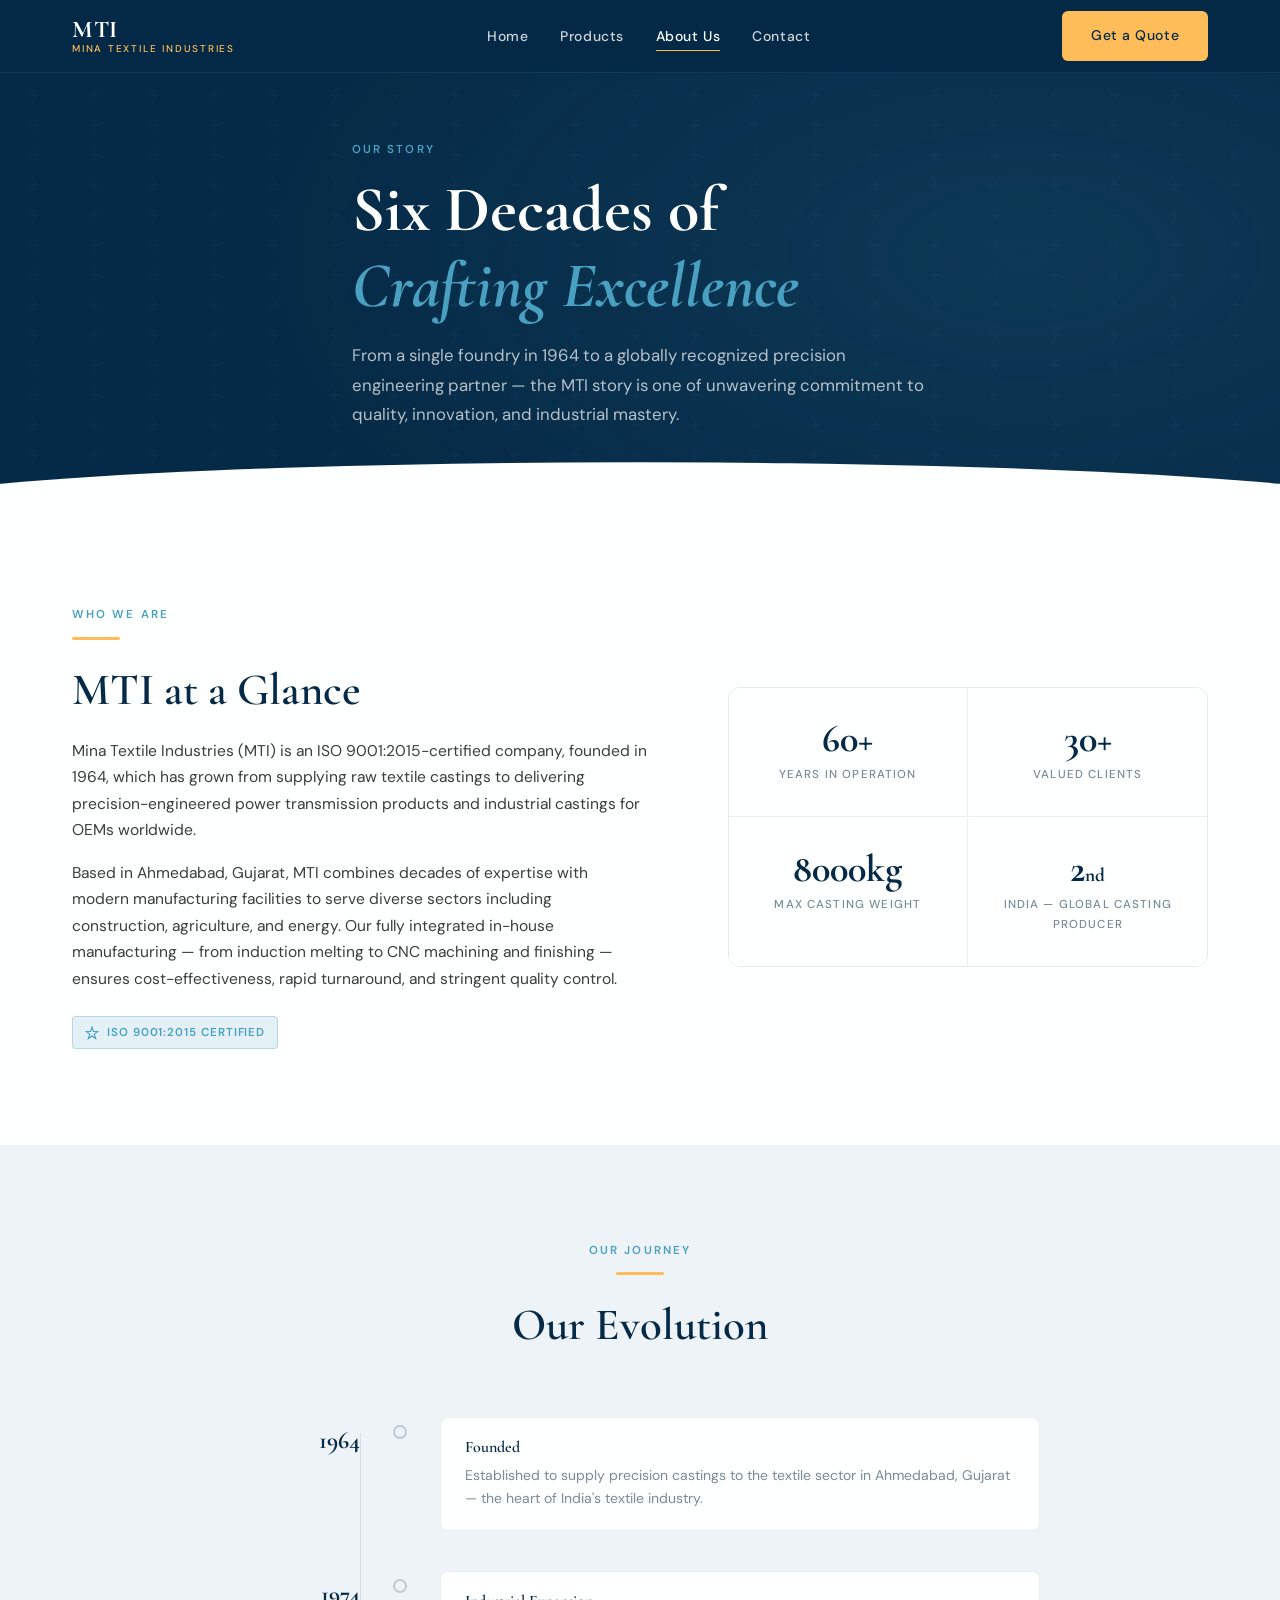
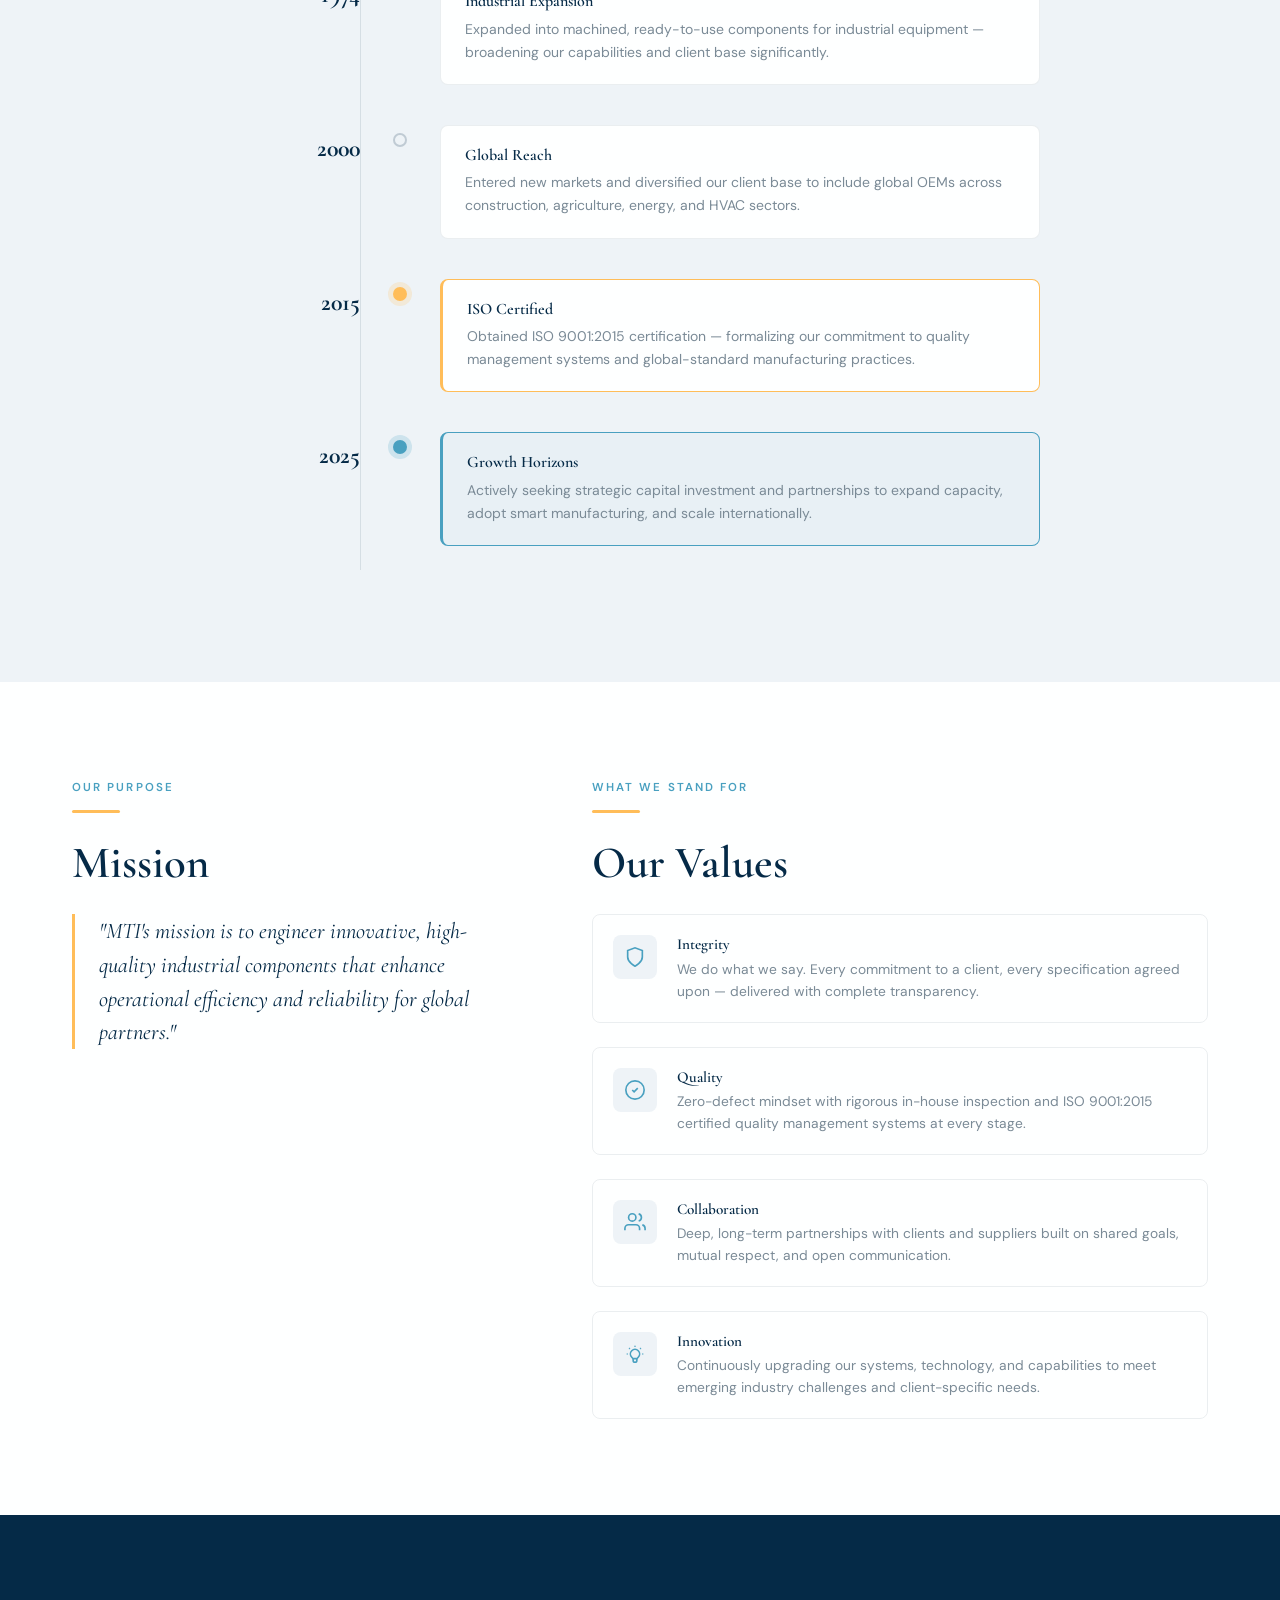
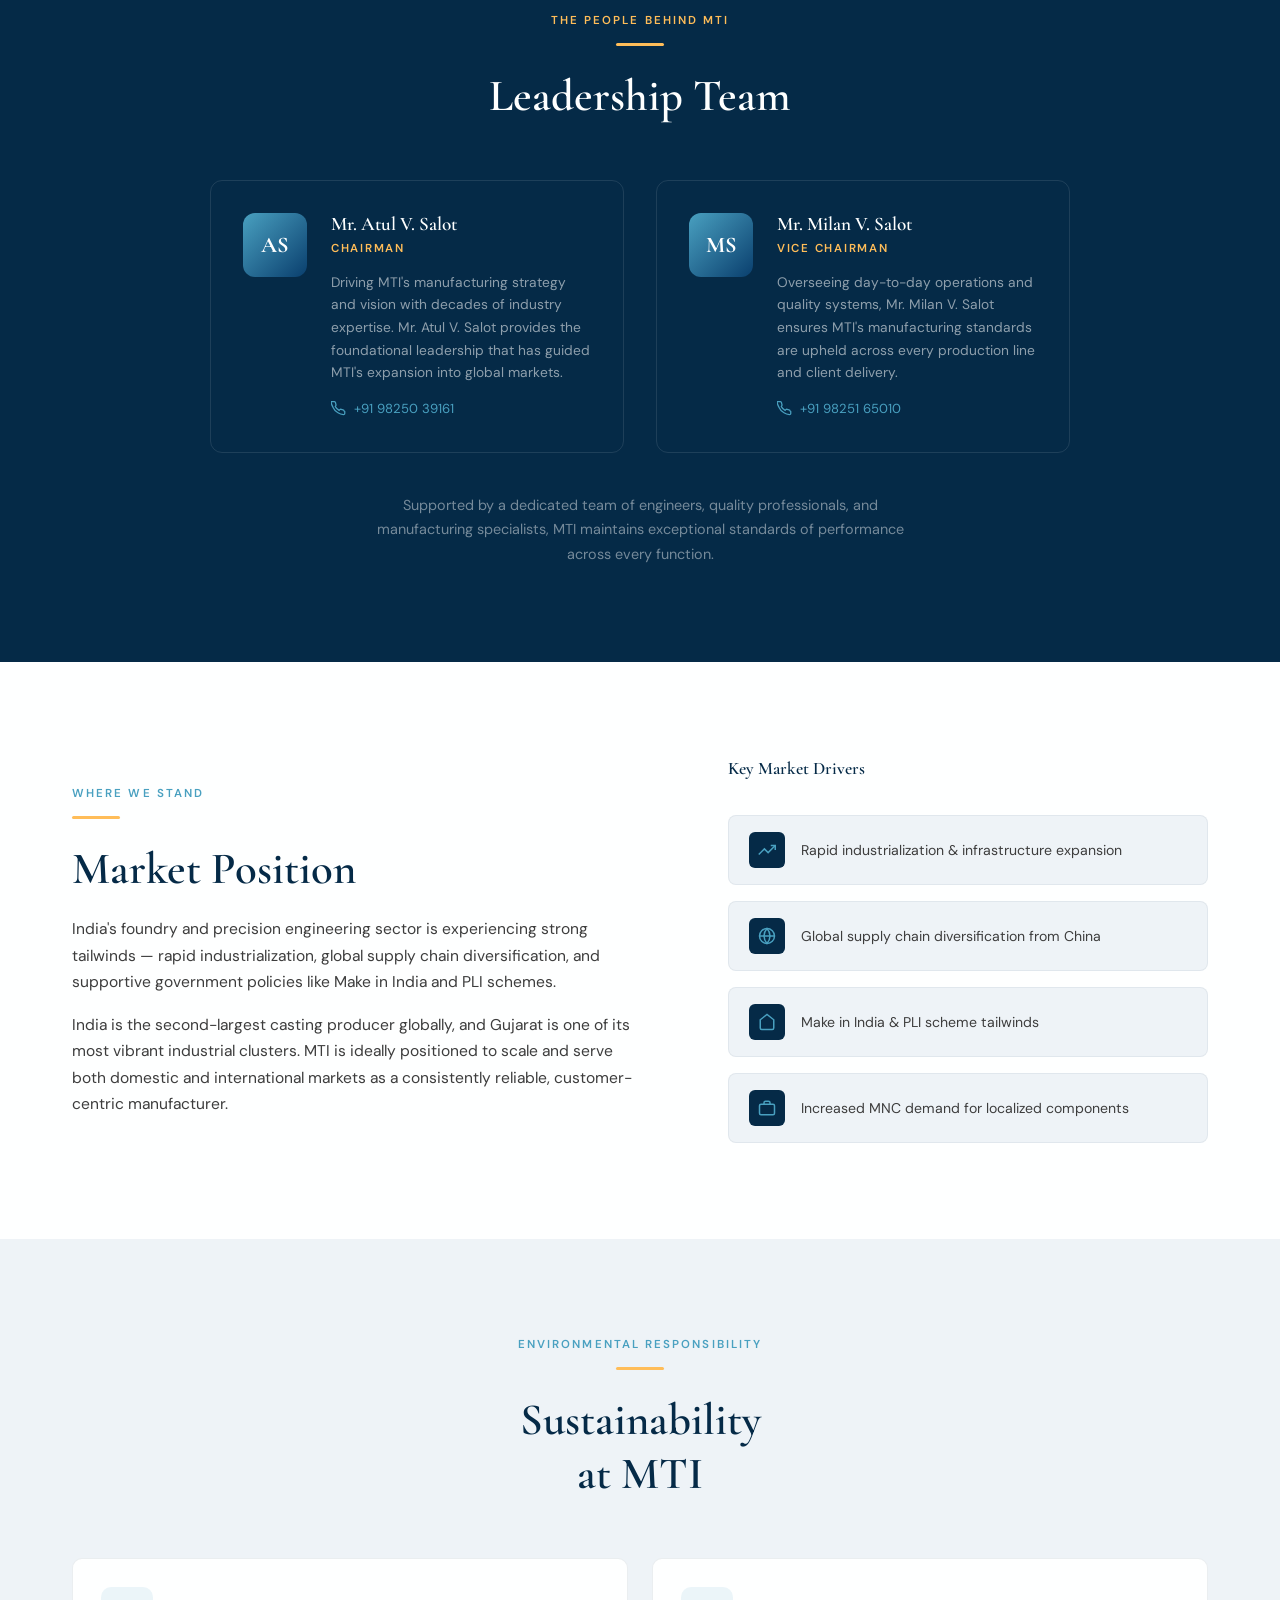
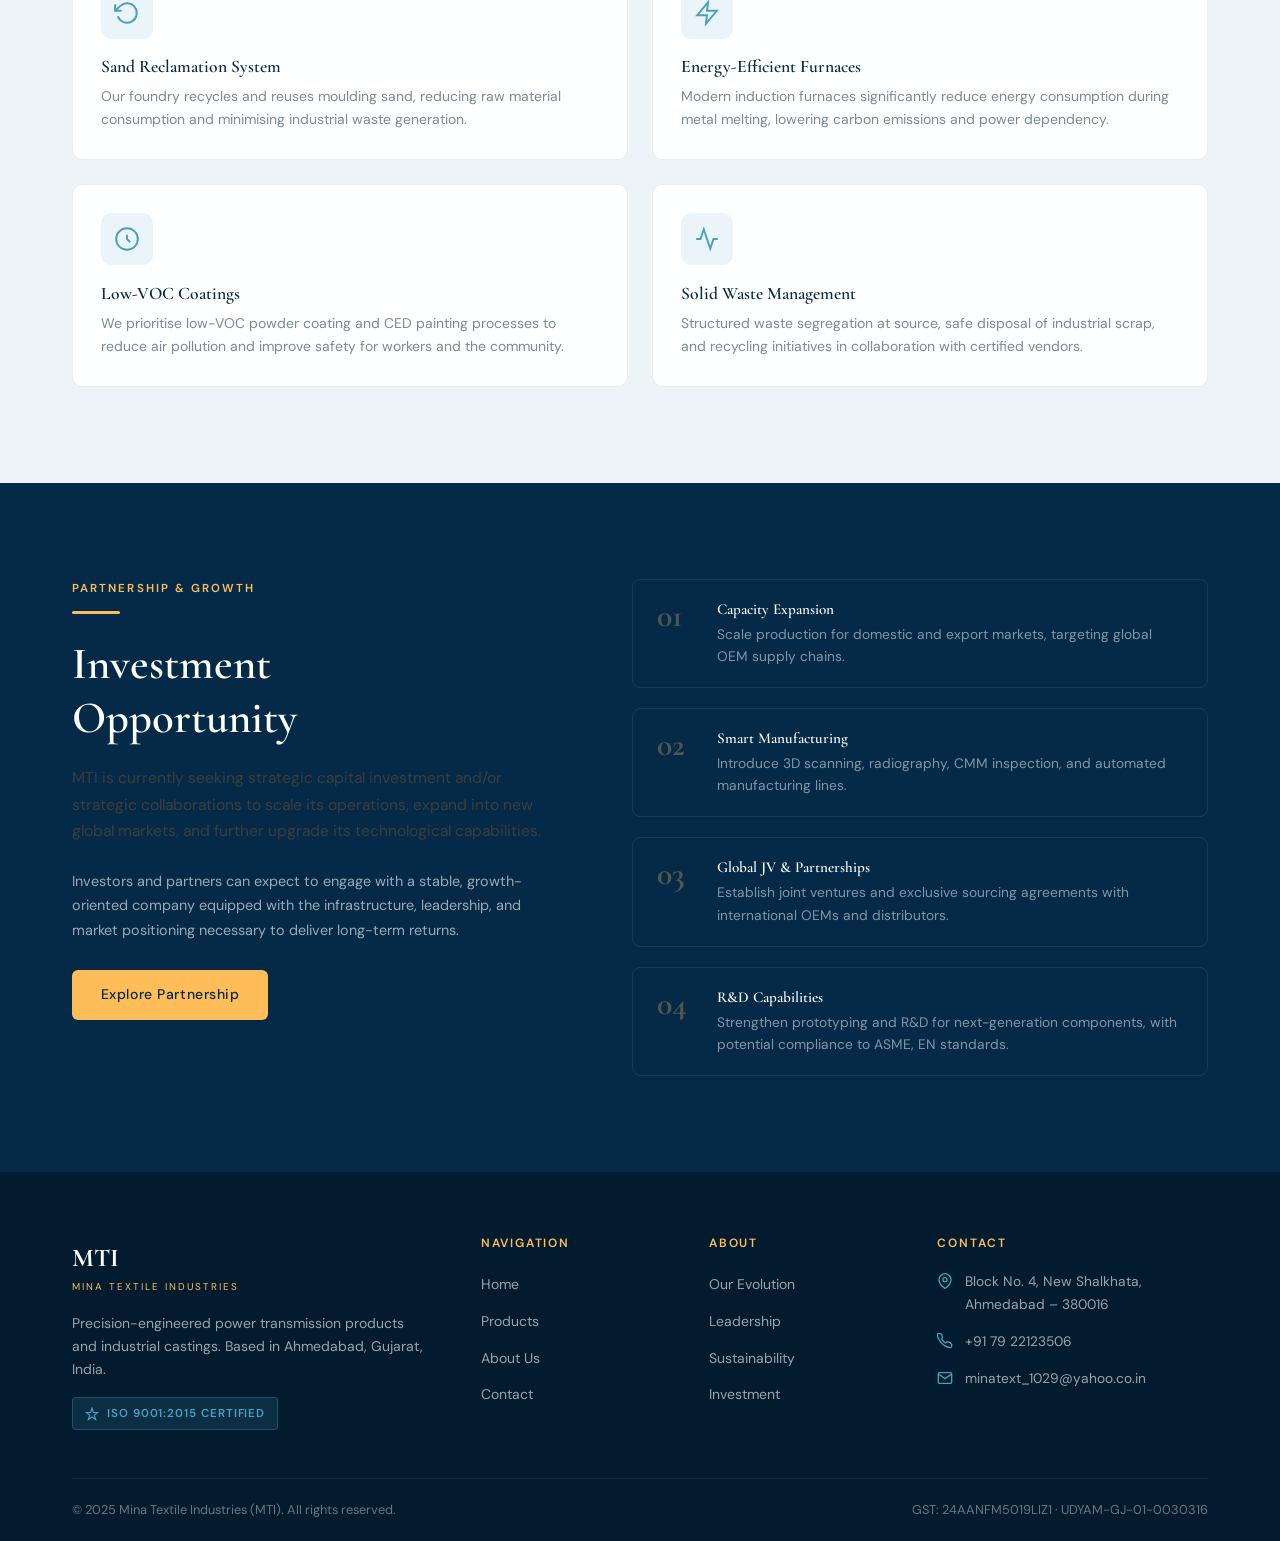
==== about.html @ 394dc953 "First draft with blue color scheme" ====
<!DOCTYPE html>
<html lang="en">
<head>
  <meta charset="UTF-8" />
  <meta name="viewport" content="width=device-width, initial-scale=1.0" />
  <title>About Us — MTI | Our Story, Values & Leadership</title>
  <meta name="description" content="Learn about Mina Textile Industries — our 60-year journey, leadership team, market position, sustainability practices, and investment opportunities." />
  <link rel="stylesheet" href="css/styles.css" />
  <link rel="stylesheet" href="css/about.css" />
</head>
<body>

  <!-- NAVBAR -->
  <nav class="navbar">
    <div class="navbar__inner">
      <a href="index.html" class="navbar__logo">
        <span class="logo-main">MTI</span>
        <span class="logo-sub">Mina Textile Industries</span>
      </a>
      <ul class="navbar__nav">
        <li><a href="index.html">Home</a></li>
        <li><a href="products.html">Products</a></li>
        <li><a href="about.html" class="active">About Us</a></li>
        <li><a href="contact.html">Contact</a></li>
      </ul>
      <div class="navbar__cta">
        <a href="contact.html" class="btn btn-primary">Get a Quote</a>
        <button class="hamburger" aria-label="Open menu" aria-expanded="false">
          <span></span><span></span><span></span>
        </button>
      </div>
    </div>
  </nav>

  <!-- PAGE HERO -->
  <section class="page-hero">
    <div class="page-hero__bg"></div>
    <div class="container page-hero__content">
      <span class="section-label">Our Story</span>
      <h1>Six Decades of<br /><em>Crafting Excellence</em></h1>
      <p>From a single foundry in 1964 to a globally recognized precision engineering partner — the MTI story is one of unwavering commitment to quality, innovation, and industrial mastery.</p>
    </div>
    <div class="page-hero__divider"></div>
  </section>

  <!-- ABOUT NARRATIVE -->
  <section class="section about-narrative">
    <div class="container about-narrative__grid">
      <div class="fade-up">
        <span class="section-label">Who We Are</span>
        <div class="amber-bar"></div>
        <h2>MTI at a Glance</h2>
        <p style="margin: 1.25rem 0 1rem;">
          Mina Textile Industries (MTI) is an ISO 9001:2015-certified company, founded in 1964,
          which has grown from supplying raw textile castings to delivering precision-engineered
          power transmission products and industrial castings for OEMs worldwide.
        </p>
        <p>
          Based in Ahmedabad, Gujarat, MTI combines decades of expertise with modern
          manufacturing facilities to serve diverse sectors including construction, agriculture,
          and energy. Our fully integrated in-house manufacturing — from induction melting to
          CNC machining and finishing — ensures cost-effectiveness, rapid turnaround, and
          stringent quality control.
        </p>
        <div class="iso-badge" style="margin-top:1.5rem;">
          <svg width="14" height="14" viewBox="0 0 24 24" fill="none" stroke="currentColor" stroke-width="2"><path d="M12 2l2.4 7.4H22l-6.2 4.5 2.4 7.4L12 17l-6.2 4.3 2.4-7.4L2 9.4h7.6z"/></svg>
          ISO 9001:2015 Certified
        </div>
      </div>
      <div class="about-stat-panel fade-up">
        <div class="asp-item">
          <span class="asp-num"><span data-target="60">0</span>+</span>
          <span class="asp-label">Years in Operation</span>
        </div>
        <div class="asp-item">
          <span class="asp-num"><span data-target="30">0</span>+</span>
          <span class="asp-label">Valued Clients</span>
        </div>
        <div class="asp-item">
          <span class="asp-num"><span data-target="8000">0</span>kg</span>
          <span class="asp-label">Max Casting Weight</span>
        </div>
        <div class="asp-item">
          <span class="asp-num">2<span style="font-size:1.2rem">nd</span></span>
          <span class="asp-label">India — Global Casting Producer</span>
        </div>
      </div>
    </div>
  </section>

  <!-- EVOLUTION TIMELINE -->
  <section class="section section--gray evolution">
    <div class="container">
      <div class="section-header fade-up" style="text-align:center;max-width:560px;margin:0 auto 4rem;">
        <span class="section-label">Our Journey</span>
        <div class="amber-bar" style="margin:0 auto 1.5rem;"></div>
        <h2>Our Evolution</h2>
      </div>
      <div class="timeline">
        <div class="tl-entry fade-up">
          <div class="tl-entry__year">1964</div>
          <div class="tl-entry__connector"><div class="tl-entry__dot"></div></div>
          <div class="tl-entry__card">
            <h4>Founded</h4>
            <p>Established to supply precision castings to the textile sector in Ahmedabad, Gujarat — the heart of India's textile industry.</p>
          </div>
        </div>
        <div class="tl-entry fade-up">
          <div class="tl-entry__year">1974</div>
          <div class="tl-entry__connector"><div class="tl-entry__dot"></div></div>
          <div class="tl-entry__card">
            <h4>Industrial Expansion</h4>
            <p>Expanded into machined, ready-to-use components for industrial equipment — broadening our capabilities and client base significantly.</p>
          </div>
        </div>
        <div class="tl-entry fade-up">
          <div class="tl-entry__year">2000</div>
          <div class="tl-entry__connector"><div class="tl-entry__dot"></div></div>
          <div class="tl-entry__card">
            <h4>Global Reach</h4>
            <p>Entered new markets and diversified our client base to include global OEMs across construction, agriculture, energy, and HVAC sectors.</p>
          </div>
        </div>
        <div class="tl-entry fade-up">
          <div class="tl-entry__year">2015</div>
          <div class="tl-entry__connector"><div class="tl-entry__dot active"></div></div>
          <div class="tl-entry__card highlight">
            <h4>ISO Certified</h4>
            <p>Obtained ISO 9001:2015 certification — formalizing our commitment to quality management systems and global-standard manufacturing practices.</p>
          </div>
        </div>
        <div class="tl-entry fade-up">
          <div class="tl-entry__year">2025</div>
          <div class="tl-entry__connector"><div class="tl-entry__dot future"></div></div>
          <div class="tl-entry__card future-card">
            <h4>Growth Horizons</h4>
            <p>Actively seeking strategic capital investment and partnerships to expand capacity, adopt smart manufacturing, and scale internationally.</p>
          </div>
        </div>
      </div>
    </div>
  </section>

  <!-- MISSION & VALUES -->
  <section class="section mission-values">
    <div class="container">
      <div class="mv-grid">
        <div class="mv-mission fade-up">
          <span class="section-label">Our Purpose</span>
          <div class="amber-bar"></div>
          <h2>Mission</h2>
          <blockquote>
            "MTI's mission is to engineer innovative, high-quality industrial components that
            enhance operational efficiency and reliability for global partners."
          </blockquote>
        </div>
        <div class="mv-values fade-up">
          <span class="section-label">What We Stand For</span>
          <div class="amber-bar"></div>
          <h2>Our Values</h2>
          <div class="values-list">
            <div class="value-item">
              <div class="value-item__icon">
                <svg width="22" height="22" viewBox="0 0 24 24" fill="none" stroke="currentColor" stroke-width="1.8"><path d="M12 22s8-4 8-10V5l-8-3-8 3v7c0 6 8 10 8 10z"/></svg>
              </div>
              <div>
                <h4>Integrity</h4>
                <p>We do what we say. Every commitment to a client, every specification agreed upon — delivered with complete transparency.</p>
              </div>
            </div>
            <div class="value-item">
              <div class="value-item__icon">
                <svg width="22" height="22" viewBox="0 0 24 24" fill="none" stroke="currentColor" stroke-width="1.8"><circle cx="12" cy="12" r="10"/><path d="M9 12l2 2 4-4"/></svg>
              </div>
              <div>
                <h4>Quality</h4>
                <p>Zero-defect mindset with rigorous in-house inspection and ISO 9001:2015 certified quality management systems at every stage.</p>
              </div>
            </div>
            <div class="value-item">
              <div class="value-item__icon">
                <svg width="22" height="22" viewBox="0 0 24 24" fill="none" stroke="currentColor" stroke-width="1.8"><path d="M17 21v-2a4 4 0 00-4-4H5a4 4 0 00-4 4v2"/><circle cx="9" cy="7" r="4"/><path d="M23 21v-2a4 4 0 00-3-3.87m-4-12a4 4 0 010 7.75"/></svg>
              </div>
              <div>
                <h4>Collaboration</h4>
                <p>Deep, long-term partnerships with clients and suppliers built on shared goals, mutual respect, and open communication.</p>
              </div>
            </div>
            <div class="value-item">
              <div class="value-item__icon">
                <svg width="22" height="22" viewBox="0 0 24 24" fill="none" stroke="currentColor" stroke-width="1.8"><path d="M9.663 17h4.673M12 3v1m6.364 1.636l-.707.707M21 12h-1M4 12H3m3.343-5.657l-.707-.707m2.828 9.9a5 5 0 117.072 0l-.548.547A3.374 3.374 0 0014 18.469V19a2 2 0 11-4 0v-.531c0-.895-.356-1.754-.988-2.386l-.548-.547z"/></svg>
              </div>
              <div>
                <h4>Innovation</h4>
                <p>Continuously upgrading our systems, technology, and capabilities to meet emerging industry challenges and client-specific needs.</p>
              </div>
            </div>
          </div>
        </div>
      </div>
    </div>
  </section>

  <!-- LEADERSHIP -->
  <section class="section section--dark leadership">
    <div class="container">
      <div class="section-header fade-up" style="text-align:center;max-width:560px;margin:0 auto 3.5rem;">
        <span class="section-label">The People Behind MTI</span>
        <div class="amber-bar" style="margin:0 auto 1.5rem;"></div>
        <h2>Leadership Team</h2>
      </div>
      <div class="leaders-grid">
        <div class="leader-card fade-up">
          <div class="leader-card__avatar">
            <span>AS</span>
          </div>
          <div class="leader-card__info">
            <h3>Mr. Atul V. Salot</h3>
            <span class="leader-card__title">Chairman</span>
            <p>Driving MTI's manufacturing strategy and vision with decades of industry expertise. Mr. Atul V. Salot provides the foundational leadership that has guided MTI's expansion into global markets.</p>
            <div class="leader-card__contact">
              <svg width="15" height="15" viewBox="0 0 24 24" fill="none" stroke="currentColor" stroke-width="2"><path d="M22 16.92v3a2 2 0 01-2.18 2 19.79 19.79 0 01-8.63-3.07A19.5 19.5 0 013.07 9.81 19.79 19.79 0 01.18 1.26a2 2 0 012-.27h3a2 2 0 012 1.72c.127.96.361 1.903.7 2.81a2 2 0 01-.45 2.11L6.91 8.91a16 16 0 006.09 6.09l1.21-1.21a2 2 0 012.11-.45c.907.339 1.85.573 2.81.7a2 2 0 011.72 2.02z"/></svg>
              +91 98250 39161
            </div>
          </div>
        </div>
        <div class="leader-card fade-up">
          <div class="leader-card__avatar">
            <span>MS</span>
          </div>
          <div class="leader-card__info">
            <h3>Mr. Milan V. Salot</h3>
            <span class="leader-card__title">Vice Chairman</span>
            <p>Overseeing day-to-day operations and quality systems, Mr. Milan V. Salot ensures MTI's manufacturing standards are upheld across every production line and client delivery.</p>
            <div class="leader-card__contact">
              <svg width="15" height="15" viewBox="0 0 24 24" fill="none" stroke="currentColor" stroke-width="2"><path d="M22 16.92v3a2 2 0 01-2.18 2 19.79 19.79 0 01-8.63-3.07A19.5 19.5 0 013.07 9.81 19.79 19.79 0 01.18 1.26a2 2 0 012-.27h3a2 2 0 012 1.72c.127.96.361 1.903.7 2.81a2 2 0 01-.45 2.11L6.91 8.91a16 16 0 006.09 6.09l1.21-1.21a2 2 0 012.11-.45c.907.339 1.85.573 2.81.7a2 2 0 011.72 2.02z"/></svg>
              +91 98251 65010
            </div>
          </div>
        </div>
      </div>
      <p class="leaders-note fade-up">
        Supported by a dedicated team of engineers, quality professionals, and manufacturing specialists,
        MTI maintains exceptional standards of performance across every function.
      </p>
    </div>
  </section>

  <!-- MARKET POSITION -->
  <section class="section market-pos">
    <div class="container">
      <div class="mp-grid">
        <div class="fade-up">
          <span class="section-label">Where We Stand</span>
          <div class="amber-bar"></div>
          <h2>Market Position</h2>
          <p style="margin:1.25rem 0 1rem;">
            India's foundry and precision engineering sector is experiencing strong tailwinds —
            rapid industrialization, global supply chain diversification, and supportive government
            policies like Make in India and PLI schemes.
          </p>
          <p>
            India is the second-largest casting producer globally, and Gujarat is one of its most
            vibrant industrial clusters. MTI is ideally positioned to scale and serve both domestic
            and international markets as a consistently reliable, customer-centric manufacturer.
          </p>
        </div>
        <div class="mp-drivers fade-up">
          <h4 style="margin-bottom:1.25rem;">Key Market Drivers</h4>
          <div class="driver-item">
            <div class="driver-icon">
              <svg width="18" height="18" viewBox="0 0 24 24" fill="none" stroke="currentColor" stroke-width="2"><polyline points="23 6 13.5 15.5 8.5 10.5 1 18"/><polyline points="17 6 23 6 23 12"/></svg>
            </div>
            <span>Rapid industrialization & infrastructure expansion</span>
          </div>
          <div class="driver-item">
            <div class="driver-icon">
              <svg width="18" height="18" viewBox="0 0 24 24" fill="none" stroke="currentColor" stroke-width="2"><circle cx="12" cy="12" r="10"/><line x1="2" y1="12" x2="22" y2="12"/><path d="M12 2a15.3 15.3 0 014 10 15.3 15.3 0 01-4 10 15.3 15.3 0 01-4-10 15.3 15.3 0 014-10z"/></svg>
            </div>
            <span>Global supply chain diversification from China</span>
          </div>
          <div class="driver-item">
            <div class="driver-icon">
              <svg width="18" height="18" viewBox="0 0 24 24" fill="none" stroke="currentColor" stroke-width="2"><path d="M3 9l9-7 9 7v11a2 2 0 01-2 2H5a2 2 0 01-2-2z"/></svg>
            </div>
            <span>Make in India & PLI scheme tailwinds</span>
          </div>
          <div class="driver-item">
            <div class="driver-icon">
              <svg width="18" height="18" viewBox="0 0 24 24" fill="none" stroke="currentColor" stroke-width="2"><rect x="2" y="7" width="20" height="14" rx="2"/><path d="M16 7V5a2 2 0 00-2-2h-4a2 2 0 00-2 2v2"/></svg>
            </div>
            <span>Increased MNC demand for localized components</span>
          </div>
        </div>
      </div>
    </div>
  </section>

  <!-- SUSTAINABILITY -->
  <section class="section section--gray sustainability">
    <div class="container">
      <div class="section-header fade-up" style="text-align:center;max-width:580px;margin:0 auto 3.5rem;">
        <span class="section-label">Environmental Responsibility</span>
        <div class="amber-bar" style="margin:0 auto 1.5rem;"></div>
        <h2>Sustainability<br />at MTI</h2>
      </div>
      <div class="sus-grid">
        <div class="sus-card fade-up">
          <div class="sus-card__icon">
            <svg width="26" height="26" viewBox="0 0 24 24" fill="none" stroke="currentColor" stroke-width="1.8"><polyline points="1 4 1 10 7 10"/><path d="M3.51 15a9 9 0 102.13-9.36L1 10"/></svg>
          </div>
          <h4>Sand Reclamation System</h4>
          <p>Our foundry recycles and reuses moulding sand, reducing raw material consumption and minimising industrial waste generation.</p>
        </div>
        <div class="sus-card fade-up">
          <div class="sus-card__icon">
            <svg width="26" height="26" viewBox="0 0 24 24" fill="none" stroke="currentColor" stroke-width="1.8"><path d="M13 2L3 14h9l-1 8 10-12h-9l1-8z"/></svg>
          </div>
          <h4>Energy-Efficient Furnaces</h4>
          <p>Modern induction furnaces significantly reduce energy consumption during metal melting, lowering carbon emissions and power dependency.</p>
        </div>
        <div class="sus-card fade-up">
          <div class="sus-card__icon">
            <svg width="26" height="26" viewBox="0 0 24 24" fill="none" stroke="currentColor" stroke-width="1.8"><path d="M12 22c5.523 0 10-4.477 10-10S17.523 2 12 2 2 6.477 2 12s4.477 10 10 10z"/><path d="M12 8v4l3 3"/></svg>
          </div>
          <h4>Low-VOC Coatings</h4>
          <p>We prioritise low-VOC powder coating and CED painting processes to reduce air pollution and improve safety for workers and the community.</p>
        </div>
        <div class="sus-card fade-up">
          <div class="sus-card__icon">
            <svg width="26" height="26" viewBox="0 0 24 24" fill="none" stroke="currentColor" stroke-width="1.8"><polyline points="22 12 18 12 15 21 9 3 6 12 2 12"/></svg>
          </div>
          <h4>Solid Waste Management</h4>
          <p>Structured waste segregation at source, safe disposal of industrial scrap, and recycling initiatives in collaboration with certified vendors.</p>
        </div>
      </div>
    </div>
  </section>

  <!-- INVESTMENT OPPORTUNITY -->
  <section class="section invest section--dark">
    <div class="container">
      <div class="invest-grid">
        <div class="fade-up">
          <span class="section-label">Partnership & Growth</span>
          <div class="amber-bar"></div>
          <h2>Investment<br />Opportunity</h2>
          <p style="margin:1.25rem 0 1.5rem;">
            MTI is currently seeking strategic capital investment and/or strategic collaborations
            to scale its operations, expand into new global markets, and further upgrade its
            technological capabilities.
          </p>
          <p style="margin-bottom:1.75rem;color:rgba(255,255,255,.6);font-size:.9rem;">
            Investors and partners can expect to engage with a stable, growth-oriented company
            equipped with the infrastructure, leadership, and market positioning necessary to
            deliver long-term returns.
          </p>
          <a href="contact.html" class="btn btn-primary">Explore Partnership</a>
        </div>
        <div class="invest-goals fade-up">
          <div class="ig-item">
            <div class="ig-num">01</div>
            <div>
              <h4>Capacity Expansion</h4>
              <p>Scale production for domestic and export markets, targeting global OEM supply chains.</p>
            </div>
          </div>
          <div class="ig-item">
            <div class="ig-num">02</div>
            <div>
              <h4>Smart Manufacturing</h4>
              <p>Introduce 3D scanning, radiography, CMM inspection, and automated manufacturing lines.</p>
            </div>
          </div>
          <div class="ig-item">
            <div class="ig-num">03</div>
            <div>
              <h4>Global JV & Partnerships</h4>
              <p>Establish joint ventures and exclusive sourcing agreements with international OEMs and distributors.</p>
            </div>
          </div>
          <div class="ig-item">
            <div class="ig-num">04</div>
            <div>
              <h4>R&D Capabilities</h4>
              <p>Strengthen prototyping and R&D for next-generation components, with potential compliance to ASME, EN standards.</p>
            </div>
          </div>
        </div>
      </div>
    </div>
  </section>

  <!-- FOOTER -->
  <footer class="footer">
    <div class="container">
      <div class="footer__grid">
        <div class="footer__brand">
          <span class="logo-main">MTI</span>
          <span class="logo-sub">Mina Textile Industries</span>
          <p>Precision-engineered power transmission products and industrial castings. Based in Ahmedabad, Gujarat, India.</p>
          <div class="iso-badge">
            <svg width="14" height="14" viewBox="0 0 24 24" fill="none" stroke="currentColor" stroke-width="2"><path d="M12 2l2.4 7.4H22l-6.2 4.5 2.4 7.4L12 17l-6.2 4.3 2.4-7.4L2 9.4h7.6z"/></svg>
            ISO 9001:2015 Certified
          </div>
        </div>
        <div class="footer__col">
          <h5>Navigation</h5>
          <ul>
            <li><a href="index.html">Home</a></li>
            <li><a href="products.html">Products</a></li>
            <li><a href="about.html">About Us</a></li>
            <li><a href="contact.html">Contact</a></li>
          </ul>
        </div>
        <div class="footer__col">
          <h5>About</h5>
          <ul>
            <li><a href="about.html#evolution">Our Evolution</a></li>
            <li><a href="about.html#leadership">Leadership</a></li>
            <li><a href="about.html#sustainability">Sustainability</a></li>
            <li><a href="about.html#invest">Investment</a></li>
          </ul>
        </div>
        <div class="footer__col">
          <h5>Contact</h5>
          <div class="footer__contact-item">
            <svg width="16" height="16" viewBox="0 0 24 24" fill="none" stroke="currentColor" stroke-width="2"><path d="M21 10c0 7-9 13-9 13s-9-6-9-13a9 9 0 0118 0z"/><circle cx="12" cy="10" r="3"/></svg>
            <span>Block No. 4, New Shalkhata, Ahmedabad – 380016</span>
          </div>
          <div class="footer__contact-item">
            <svg width="16" height="16" viewBox="0 0 24 24" fill="none" stroke="currentColor" stroke-width="2"><path d="M22 16.92v3a2 2 0 01-2.18 2 19.79 19.79 0 01-8.63-3.07A19.5 19.5 0 013.07 9.81 19.79 19.79 0 01.18 1.26a2 2 0 012-.27h3a2 2 0 012 1.72c.127.96.361 1.903.7 2.81a2 2 0 01-.45 2.11L6.91 8.91a16 16 0 006.09 6.09l1.21-1.21a2 2 0 012.11-.45c.907.339 1.85.573 2.81.7a2 2 0 011.72 2.02z"/></svg>
            <span>+91 79 22123506</span>
          </div>
          <div class="footer__contact-item">
            <svg width="16" height="16" viewBox="0 0 24 24" fill="none" stroke="currentColor" stroke-width="2"><path d="M4 4h16c1.1 0 2 .9 2 2v12c0 1.1-.9 2-2 2H4c-1.1 0-2-.9-2-2V6c0-1.1.9-2 2-2z"/><polyline points="22,6 12,13 2,6"/></svg>
            <span>minatext_1029@yahoo.co.in</span>
          </div>
        </div>
      </div>
      <div class="footer__bottom">
        <span>© 2025 Mina Textile Industries (MTI). All rights reserved.</span>
        <span>GST: 24AANFM5019LIZ1 · UDYAM-GJ-01-0030316</span>
      </div>
    </div>
  </footer>

  <script src="js/main.js"></script>
</body>
</html>
---- css/styles.css ----
/* ===========================
   MTI — Global Styles
   =========================== */
@import url('https://fonts.googleapis.com/css2?family=Cormorant+Garamond:ital,wght@0,400;0,500;0,600;0,700;1,400;1,600&family=DM+Sans:wght@300;400;500;600&display=swap');

:root {
  --navy:     #052A47;
  --navy-mid: #0A3F6E;
  --steel:    #49A0C0;
  --amber:    #FFBD59;
  --white:    #FEFFFF;
  --gray-dk:  #3D3D3D;
  --gray-md:  #7A8A96;
  --gray-lt:  #EEF3F7;
  --shadow:   0 4px 24px rgba(5,42,71,.12);
  --shadow-lg:0 12px 48px rgba(5,42,71,.18);
  --radius:   6px;
  --transition: .28s cubic-bezier(.4,0,.2,1);
}

*,*::before,*::after { box-sizing: border-box; margin: 0; padding: 0; }

html { scroll-behavior: smooth; font-size: 16px; }

body {
  font-family: 'DM Sans', sans-serif;
  color: var(--gray-dk);
  background: var(--white);
  line-height: 1.7;
  -webkit-font-smoothing: antialiased;
}

/* ——— TYPOGRAPHY ——— */
h1,h2,h3,h4,h5 {
  font-family: 'Cormorant Garamond', serif;
  color: var(--navy);
  line-height: 1.2;
}

h1 { font-size: clamp(2.4rem, 5vw, 4rem); font-weight: 700; }
h2 { font-size: clamp(1.8rem, 3.5vw, 2.8rem); font-weight: 600; }
h3 { font-size: clamp(1.2rem, 2.5vw, 1.6rem); font-weight: 600; }
h4 { font-size: 1.1rem; font-weight: 600; }

p { font-size: .975rem; color: var(--gray-dk); }

a { text-decoration: none; color: inherit; }

img { max-width: 100%; display: block; }

.container { max-width: 1200px; margin: 0 auto; padding: 0 2rem; }

/* ——— UTILITY ——— */
.section { padding: 96px 0; }
.section--dark { background: var(--navy); color: var(--white); }
.section--dark h2, .section--dark h3 { color: var(--white); }
.section--gray { background: var(--gray-lt); }

.section-label {
  font-family: 'DM Sans', sans-serif;
  font-size: .72rem;
  font-weight: 600;
  letter-spacing: .18em;
  text-transform: uppercase;
  color: var(--steel);
  margin-bottom: .75rem;
  display: block;
}
.section--dark .section-label { color: var(--amber); }

.amber-bar {
  width: 48px; height: 3px;
  background: var(--amber);
  margin-bottom: 1.5rem;
  border-radius: 2px;
}

.btn {
  display: inline-flex;
  align-items: center;
  gap: .5rem;
  padding: .8rem 1.8rem;
  border-radius: var(--radius);
  font-family: 'DM Sans', sans-serif;
  font-size: .875rem;
  font-weight: 500;
  cursor: pointer;
  border: none;
  transition: var(--transition);
  letter-spacing: .04em;
}

.btn-primary {
  background: var(--amber);
  color: var(--navy);
}
.btn-primary:hover { background: #f5ad3e; transform: translateY(-2px); box-shadow: 0 6px 20px rgba(255,189,89,.35); }

.btn-outline {
  border: 1.5px solid var(--white);
  color: var(--white);
  background: transparent;
}
.btn-outline:hover { background: rgba(255,255,255,.1); transform: translateY(-2px); }

.btn-navy {
  background: var(--navy);
  color: var(--white);
}
.btn-navy:hover { background: var(--navy-mid); transform: translateY(-2px); box-shadow: var(--shadow); }

/* ——— NAVBAR ——— */
.navbar {
  position: fixed; top: 0; left: 0; right: 0; z-index: 1000;
  background: rgba(5,42,71,.97);
  backdrop-filter: blur(12px);
  -webkit-backdrop-filter: blur(12px);
  border-bottom: 1px solid rgba(73,160,192,.15);
  transition: var(--transition);
}

.navbar__inner {
  display: flex;
  align-items: center;
  justify-content: space-between;
  height: 72px;
  max-width: 1200px;
  margin: 0 auto;
  padding: 0 2rem;
}

.navbar__logo {
  display: flex; flex-direction: column;
  line-height: 1.1;
}
.navbar__logo .logo-main {
  font-family: 'Cormorant Garamond', serif;
  font-size: 1.5rem;
  font-weight: 700;
  color: var(--white);
  letter-spacing: .03em;
}
.navbar__logo .logo-sub {
  font-size: .62rem;
  font-weight: 500;
  letter-spacing: .18em;
  text-transform: uppercase;
  color: var(--amber);
}

.navbar__nav {
  display: flex;
  gap: 2rem;
  list-style: none;
}

.navbar__nav a {
  font-size: .875rem;
  font-weight: 500;
  color: rgba(255,255,255,.8);
  letter-spacing: .04em;
  padding: .25rem 0;
  position: relative;
  transition: var(--transition);
}
.navbar__nav a::after {
  content: '';
  position: absolute; bottom: -2px; left: 0; right: 0;
  height: 1.5px;
  background: var(--amber);
  transform: scaleX(0);
  transform-origin: left;
  transition: transform var(--transition);
}
.navbar__nav a:hover,
.navbar__nav a.active { color: var(--white); }
.navbar__nav a:hover::after,
.navbar__nav a.active::after { transform: scaleX(1); }

.navbar__cta { display: flex; align-items: center; gap: 1rem; }

.hamburger {
  display: none;
  flex-direction: column; gap: 5px;
  background: none; border: none; cursor: pointer; padding: .25rem;
}
.hamburger span {
  display: block; width: 24px; height: 2px;
  background: var(--white);
  border-radius: 2px;
  transition: var(--transition);
}

/* ——— FOOTER ——— */
.footer {
  background: #021B2E;
  color: rgba(255,255,255,.7);
  padding: 64px 0 0;
}

.footer__grid {
  display: grid;
  grid-template-columns: 2fr 1fr 1fr 1.5fr;
  gap: 3rem;
  padding-bottom: 48px;
  border-bottom: 1px solid rgba(255,255,255,.08);
}

.footer__brand .logo-main {
  font-family: 'Cormorant Garamond', serif;
  font-size: 1.6rem; font-weight: 700;
  color: var(--white);
}
.footer__brand .logo-sub {
  font-size: .62rem; letter-spacing: .2em;
  text-transform: uppercase; color: var(--amber);
  margin-bottom: 1rem; display: block;
}
.footer__brand p { font-size: .875rem; line-height: 1.65; color: rgba(255,255,255,.6); }

.footer__col h5 {
  font-family: 'DM Sans', sans-serif;
  font-size: .75rem; font-weight: 600;
  letter-spacing: .15em; text-transform: uppercase;
  color: var(--amber); margin-bottom: 1.25rem;
}

.footer__col ul { list-style: none; }
.footer__col ul li { margin-bottom: .6rem; }
.footer__col ul a {
  font-size: .875rem; color: rgba(255,255,255,.6);
  transition: var(--transition);
}
.footer__col ul a:hover { color: var(--white); padding-left: 4px; }

.footer__contact-item {
  display: flex; gap: .75rem;
  margin-bottom: .85rem;
  font-size: .86rem; color: rgba(255,255,255,.6);
}
.footer__contact-item svg { flex-shrink: 0; margin-top: 3px; color: var(--steel); }

.footer__bottom {
  display: flex; justify-content: space-between; align-items: center;
  padding: 1.25rem 0;
  font-size: .8rem; color: rgba(255,255,255,.4);
  flex-wrap: wrap; gap: .5rem;
}

.iso-badge {
  display: inline-flex; align-items: center; gap: .5rem;
  background: rgba(73,160,192,.15);
  border: 1px solid rgba(73,160,192,.3);
  border-radius: 4px;
  padding: .35rem .75rem;
  font-size: .72rem; font-weight: 600;
  letter-spacing: .08em; color: var(--steel);
  text-transform: uppercase;
  margin-top: 1rem;
}

/* ——— FADE-IN ANIMATION ——— */
.fade-up {
  opacity: 0;
  transform: translateY(28px);
  transition: opacity .65s cubic-bezier(.25,.46,.45,.94),
              transform .65s cubic-bezier(.25,.46,.45,.94);
}
.fade-up.visible { opacity: 1; transform: none; }
.fade-up:nth-child(2) { transition-delay: .1s; }
.fade-up:nth-child(3) { transition-delay: .2s; }
.fade-up:nth-child(4) { transition-delay: .3s; }
.fade-up:nth-child(5) { transition-delay: .4s; }
.fade-up:nth-child(6) { transition-delay: .5s; }

/* ——— RESPONSIVE ——— */
@media (max-width: 1024px) {
  .footer__grid { grid-template-columns: 1fr 1fr; }
}
@media (max-width: 768px) {
  .section { padding: 64px 0; }
  .navbar__nav, .navbar__cta .btn { display: none; }
  .hamburger { display: flex; }
  .footer__grid { grid-template-columns: 1fr; }
  .footer__bottom { flex-direction: column; text-align: center; }
}
---- css/about.css ----
/* ===========================
   MTI — About Page Styles
   =========================== */

/* PAGE HERO (reused from products) */
.page-hero {
  background: var(--navy);
  padding: 140px 0 80px;
  position: relative; overflow: hidden;
}
.page-hero__bg {
  position: absolute; inset: 0;
  background:
    radial-gradient(ellipse 60% 80% at 80% 50%, rgba(73,160,192,.12), transparent),
    url("data:image/svg+xml,%3Csvg width='60' height='60' viewBox='0 0 60 60' xmlns='http://www.w3.org/2000/svg'%3E%3Cg fill='%2349A0C0' fill-opacity='0.04'%3E%3Cpath d='M36 34v-4h-2v4h-4v2h4v4h2v-4h4v-2h-4zm0-30V0h-2v4h-4v2h4v4h2V6h4V4h-4z'/%3E%3C/g%3E%3C/svg%3E");
}
.page-hero__content {
  position: relative; z-index: 1; max-width: 640px;
}
.page-hero__content h1 { color: var(--white); }
.page-hero__content h1 em { font-style: italic; color: var(--steel); }
.page-hero__content p {
  color: rgba(255,255,255,.7); margin-top: 1rem;
  font-size: 1.05rem; line-height: 1.75;
}
.page-hero__divider {
  position: absolute; bottom: -1px; left: 0; right: 0; height: 48px;
  background: var(--white);
  clip-path: ellipse(60% 100% at 50% 100%);
}

/* ABOUT NARRATIVE */
.about-narrative__grid {
  display: grid; grid-template-columns: 1.2fr 1fr; gap: 5rem; align-items: center;
}

.about-stat-panel {
  display: grid; grid-template-columns: 1fr 1fr; gap: 1px;
  border: 1px solid rgba(5,42,71,.1); border-radius: 12px; overflow: hidden;
}
.asp-item {
  background: var(--white);
  padding: 2rem 1.5rem;
  border-right: 1px solid rgba(5,42,71,.08);
  border-bottom: 1px solid rgba(5,42,71,.08);
  text-align: center;
}
.asp-item:nth-child(2n) { border-right: none; }
.asp-item:nth-child(n+3) { border-bottom: none; }

.asp-num {
  display: block;
  font-family: 'Cormorant Garamond', serif;
  font-size: 2.4rem; font-weight: 700;
  color: var(--navy); line-height: 1;
  margin-bottom: .4rem;
}
.asp-label {
  display: block;
  font-size: .72rem; font-weight: 500;
  letter-spacing: .1em; text-transform: uppercase;
  color: var(--gray-md);
}

/* TIMELINE */
.timeline {
  display: flex; flex-direction: column; gap: 0;
  position: relative; max-width: 800px; margin: 0 auto;
}
.timeline::before {
  content: '';
  position: absolute; left: 120px; top: 16px; bottom: 16px; width: 1px;
  background: rgba(5,42,71,.1);
}

.tl-entry {
  display: grid;
  grid-template-columns: 120px 32px 1fr;
  gap: 0 1.5rem;
  align-items: flex-start;
  padding-bottom: 2.5rem;
}

.tl-entry__year {
  font-family: 'Cormorant Garamond', serif;
  font-size: 1.5rem; font-weight: 700;
  color: var(--navy);
  text-align: right;
  padding-top: 4px;
}

.tl-entry__connector {
  display: flex; flex-direction: column; align-items: center;
  padding-top: 8px;
}

.tl-entry__dot {
  width: 14px; height: 14px; border-radius: 50%;
  background: var(--gray-lt);
  border: 2px solid rgba(5,42,71,.2);
  flex-shrink: 0;
}
.tl-entry__dot.active {
  background: var(--amber); border-color: var(--amber);
  box-shadow: 0 0 0 5px rgba(255,189,89,.2);
}
.tl-entry__dot.future {
  background: var(--steel); border-color: var(--steel);
  box-shadow: 0 0 0 5px rgba(73,160,192,.2);
}

.tl-entry__card {
  background: var(--white);
  border: 1px solid rgba(5,42,71,.08);
  border-radius: 8px;
  padding: 1.25rem 1.5rem;
  transition: var(--transition);
}
.tl-entry__card:hover {
  box-shadow: var(--shadow);
  border-color: rgba(73,160,192,.2);
}
.tl-entry__card.highlight {
  border-color: var(--amber);
  border-left: 3px solid var(--amber);
}
.tl-entry__card.future-card {
  border-color: var(--steel);
  border-left: 3px solid var(--steel);
  background: rgba(73,160,192,.04);
}
.tl-entry__card h4 { margin-bottom: .4rem; font-size: 1rem; }
.tl-entry__card p { font-size: .875rem; line-height: 1.65; color: var(--gray-md); }

/* MISSION & VALUES */
.mv-grid {
  display: grid; grid-template-columns: 1fr 1.4fr; gap: 5rem;
}

.mv-mission blockquote {
  font-family: 'Cormorant Garamond', serif;
  font-size: 1.4rem; font-style: italic;
  color: var(--navy); line-height: 1.5;
  border-left: 3px solid var(--amber);
  padding-left: 1.5rem;
  margin-top: 1.5rem;
}

.values-list { display: flex; flex-direction: column; gap: 1.5rem; margin-top: 1.5rem; }

.value-item {
  display: flex; gap: 1.25rem;
  padding: 1.25rem;
  border: 1px solid rgba(5,42,71,.08);
  border-radius: 8px;
  transition: var(--transition);
}
.value-item:hover { box-shadow: var(--shadow); border-color: rgba(73,160,192,.2); }

.value-item__icon {
  width: 44px; height: 44px; flex-shrink: 0;
  background: var(--gray-lt); border-radius: 8px;
  display: flex; align-items: center; justify-content: center;
  color: var(--steel); transition: var(--transition);
}
.value-item:hover .value-item__icon { background: var(--navy); color: var(--amber); }

.value-item h4 { margin-bottom: .25rem; font-size: .95rem; }
.value-item p { font-size: .86rem; color: var(--gray-md); line-height: 1.6; }

/* LEADERSHIP */
.leaders-grid {
  display: grid; grid-template-columns: 1fr 1fr; gap: 2rem;
  max-width: 860px; margin: 0 auto;
}

.leader-card {
  border: 1px solid rgba(255,255,255,.1);
  border-radius: 12px;
  padding: 2rem;
  display: flex; gap: 1.5rem;
  transition: var(--transition);
}
.leader-card:hover { border-color: rgba(73,160,192,.3); background: rgba(73,160,192,.06); }

.leader-card__avatar {
  width: 64px; height: 64px; flex-shrink: 0;
  background: linear-gradient(135deg, var(--steel), var(--navy-mid));
  border-radius: 12px;
  display: flex; align-items: center; justify-content: center;
  font-family: 'Cormorant Garamond', serif;
  font-size: 1.4rem; font-weight: 700; color: var(--white);
}

.leader-card__info h3 { color: var(--white); font-size: 1.2rem; margin-bottom: .2rem; }

.leader-card__title {
  font-size: .72rem; font-weight: 600; letter-spacing: .15em;
  text-transform: uppercase; color: var(--amber);
  display: block; margin-bottom: .75rem;
}

.leader-card p { font-size: .86rem; color: rgba(255,255,255,.55); line-height: 1.65; }

.leader-card__contact {
  display: flex; align-items: center; gap: .5rem;
  margin-top: .85rem;
  font-size: .82rem; color: var(--steel);
}

.leaders-note {
  text-align: center; max-width: 540px; margin: 2.5rem auto 0;
  font-size: .9rem; color: rgba(255,255,255,.45);
  line-height: 1.7;
}

/* MARKET POSITION */
.mp-grid {
  display: grid; grid-template-columns: 1.2fr 1fr; gap: 5rem; align-items: center;
}

.mp-drivers { display: flex; flex-direction: column; gap: 1rem; }

.driver-item {
  display: flex; align-items: center; gap: 1rem;
  padding: 1rem 1.25rem;
  background: var(--gray-lt);
  border-radius: 8px;
  border: 1px solid rgba(5,42,71,.06);
  font-size: .88rem; color: var(--gray-dk);
  transition: var(--transition);
}
.driver-item:hover { border-color: var(--steel); background: rgba(73,160,192,.06); }

.driver-icon {
  width: 36px; height: 36px; flex-shrink: 0;
  background: var(--navy); border-radius: 6px;
  display: flex; align-items: center; justify-content: center;
  color: var(--steel);
}

/* SUSTAINABILITY */
.sus-grid {
  display: grid; grid-template-columns: repeat(2, 1fr); gap: 1.5rem;
}

.sus-card {
  background: var(--white);
  border: 1px solid rgba(5,42,71,.08);
  border-radius: 10px;
  padding: 1.75rem;
  transition: var(--transition);
}
.sus-card:hover { transform: translateY(-4px); box-shadow: var(--shadow-lg); border-color: rgba(73,160,192,.2); }

.sus-card__icon {
  width: 52px; height: 52px;
  background: rgba(73,160,192,.1);
  border-radius: 10px;
  display: flex; align-items: center; justify-content: center;
  color: var(--steel); margin-bottom: 1.1rem;
  transition: var(--transition);
}
.sus-card:hover .sus-card__icon { background: var(--navy); color: var(--amber); }
.sus-card h4 { margin-bottom: .5rem; }
.sus-card p { font-size: .875rem; line-height: 1.65; color: var(--gray-md); }

/* INVESTMENT */
.invest-grid {
  display: grid; grid-template-columns: 1fr 1.2fr; gap: 5rem; align-items: flex-start;
}

.invest-goals { display: flex; flex-direction: column; gap: 1.25rem; }

.ig-item {
  display: flex; gap: 1rem;
  border: 1px solid rgba(255,255,255,.08);
  border-radius: 8px;
  padding: 1.25rem 1.5rem;
  transition: var(--transition);
}
.ig-item:hover { border-color: rgba(73,160,192,.3); background: rgba(73,160,192,.06); }

.ig-num {
  font-family: 'Cormorant Garamond', serif;
  font-size: 2rem; font-weight: 700;
  color: rgba(255,189,89,.3); line-height: 1;
  width: 44px; flex-shrink: 0;
}

.ig-item h4 { color: var(--white); margin-bottom: .3rem; font-size: .95rem; }
.ig-item p { font-size: .86rem; color: rgba(255,255,255,.5); line-height: 1.6; }

/* RESPONSIVE */
@media (max-width: 1024px) {
  .about-narrative__grid { grid-template-columns: 1fr; gap: 3rem; }
  .mv-grid { grid-template-columns: 1fr; gap: 3rem; }
  .mp-grid { grid-template-columns: 1fr; gap: 3rem; }
  .leaders-grid { grid-template-columns: 1fr; }
  .invest-grid { grid-template-columns: 1fr; gap: 3rem; }
}

@media (max-width: 768px) {
  .timeline::before { left: 80px; }
  .tl-entry { grid-template-columns: 80px 24px 1fr; gap: 0 1rem; }
  .tl-entry__year { font-size: 1.1rem; }
  .sus-grid { grid-template-columns: 1fr; }
}

@media (max-width: 640px) {
  .page-hero { padding: 120px 0 64px; }
  .leader-card { flex-direction: column; }
  .asp-item { padding: 1.5rem 1rem; }
}
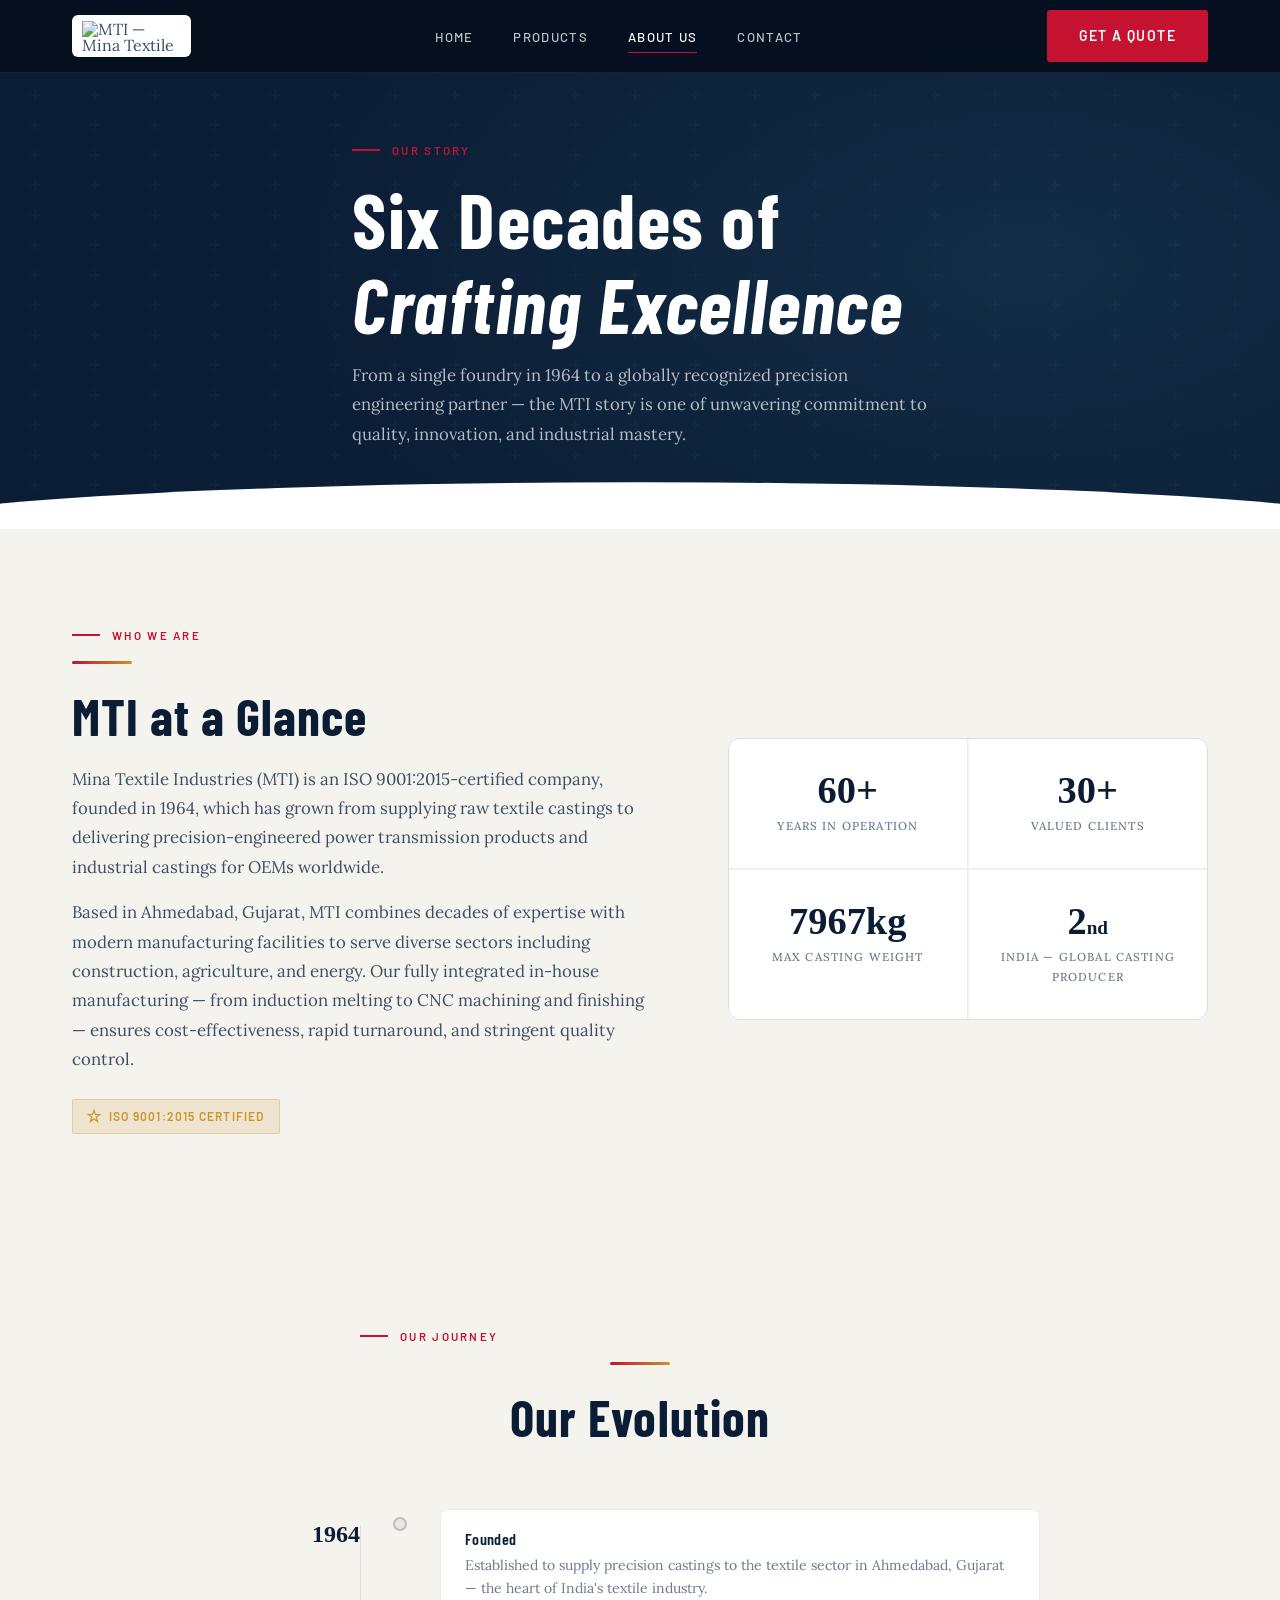
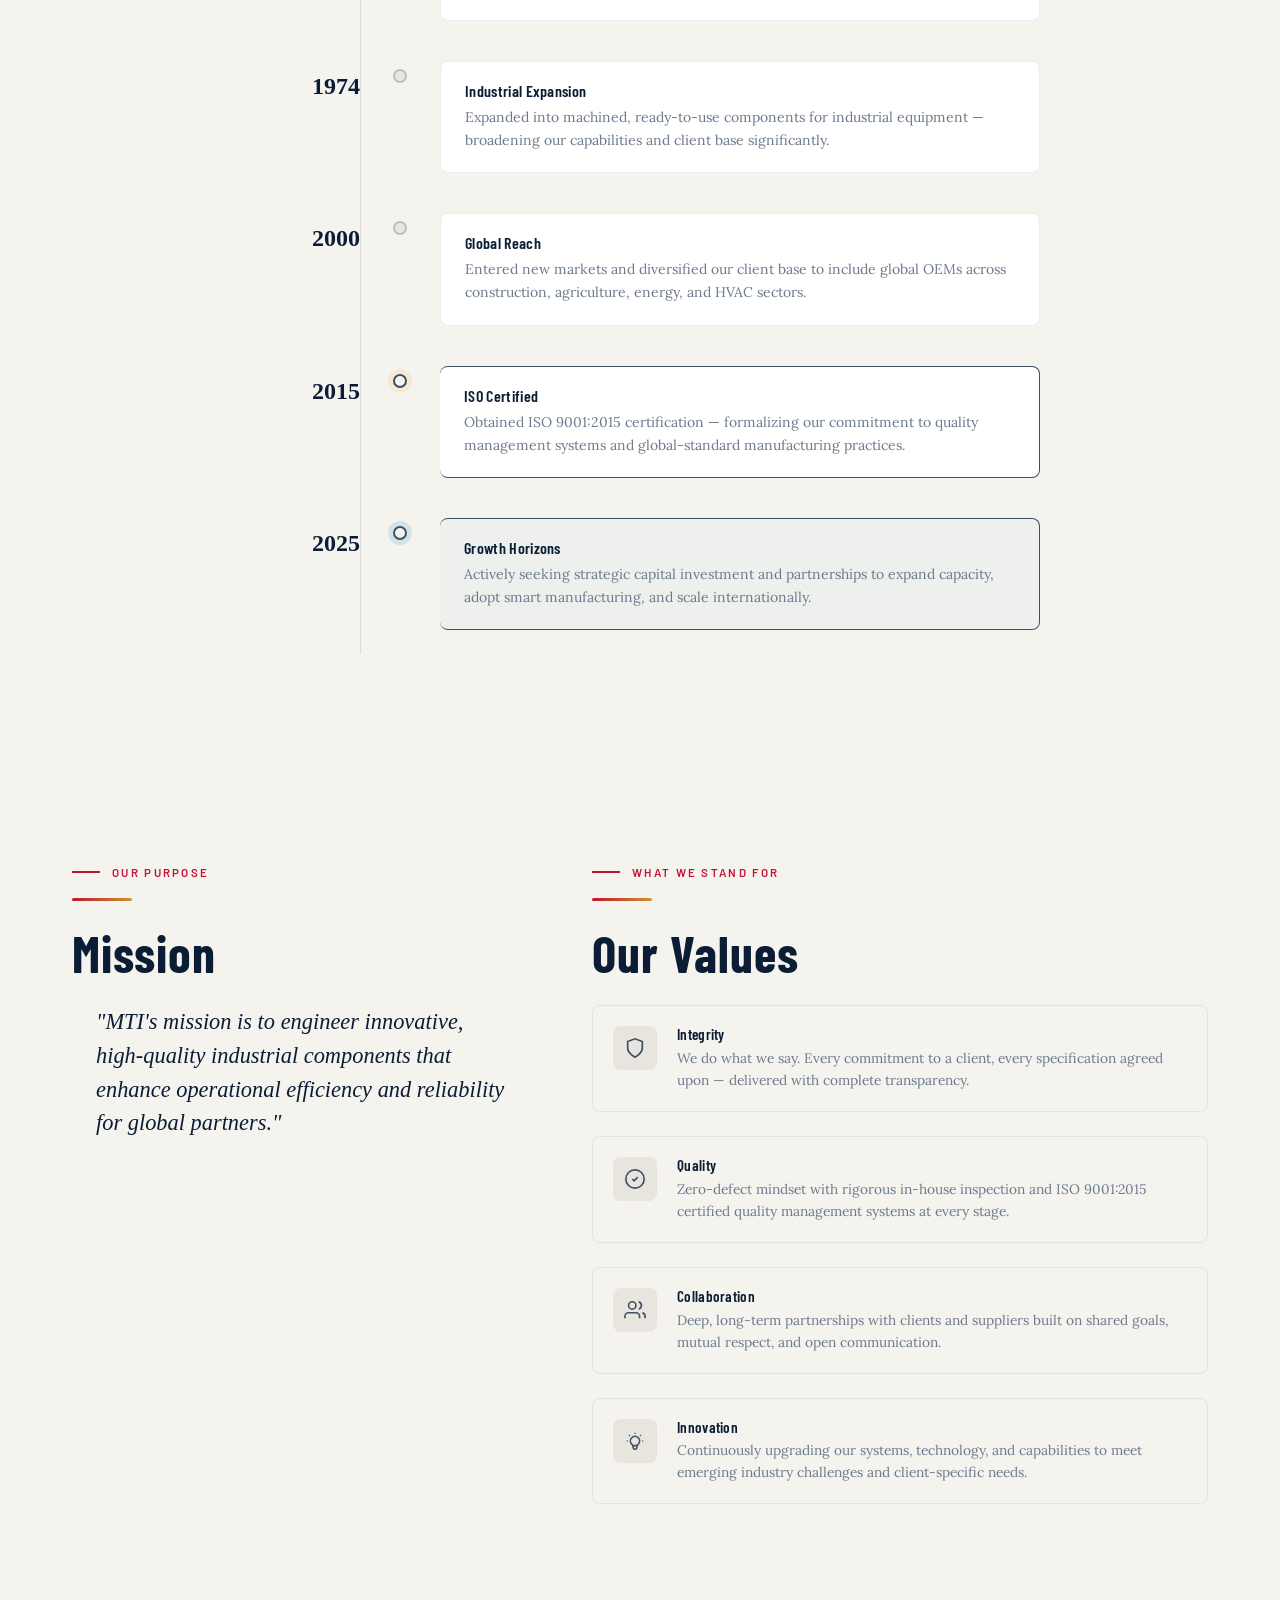
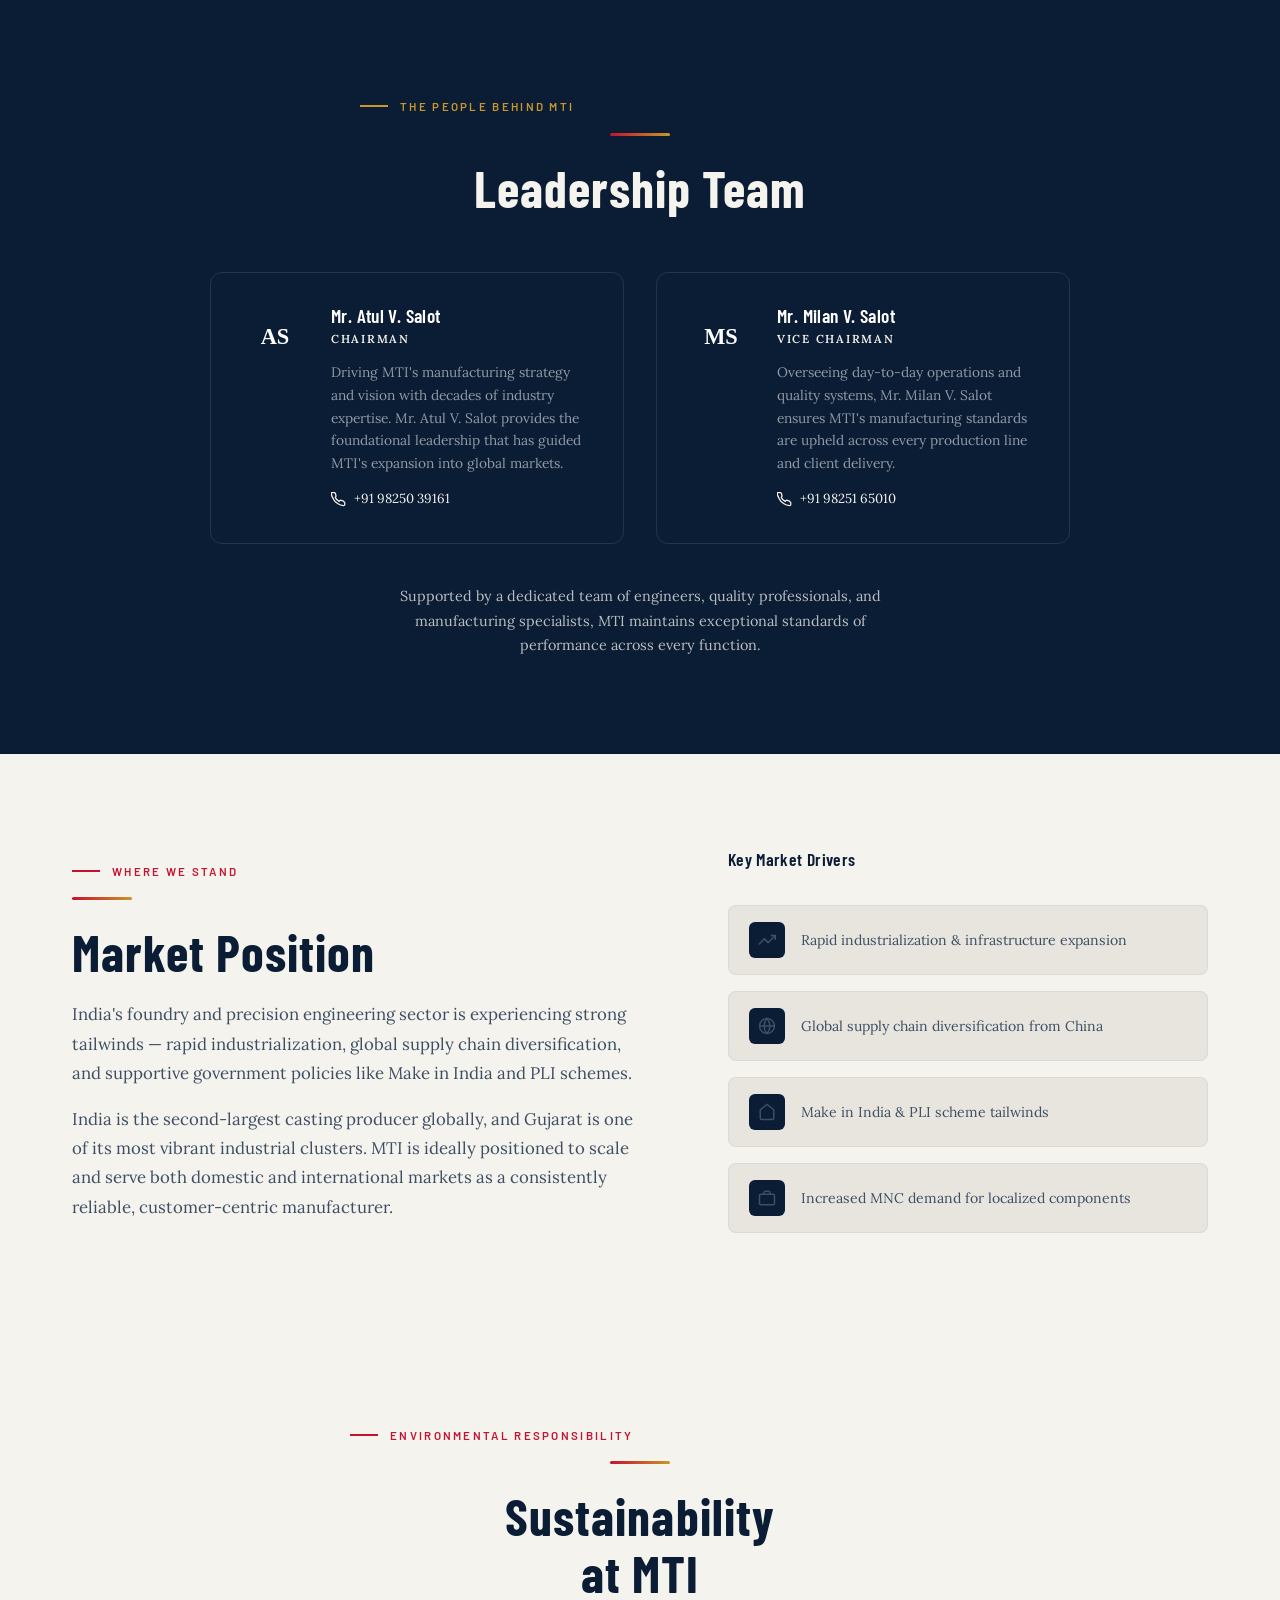
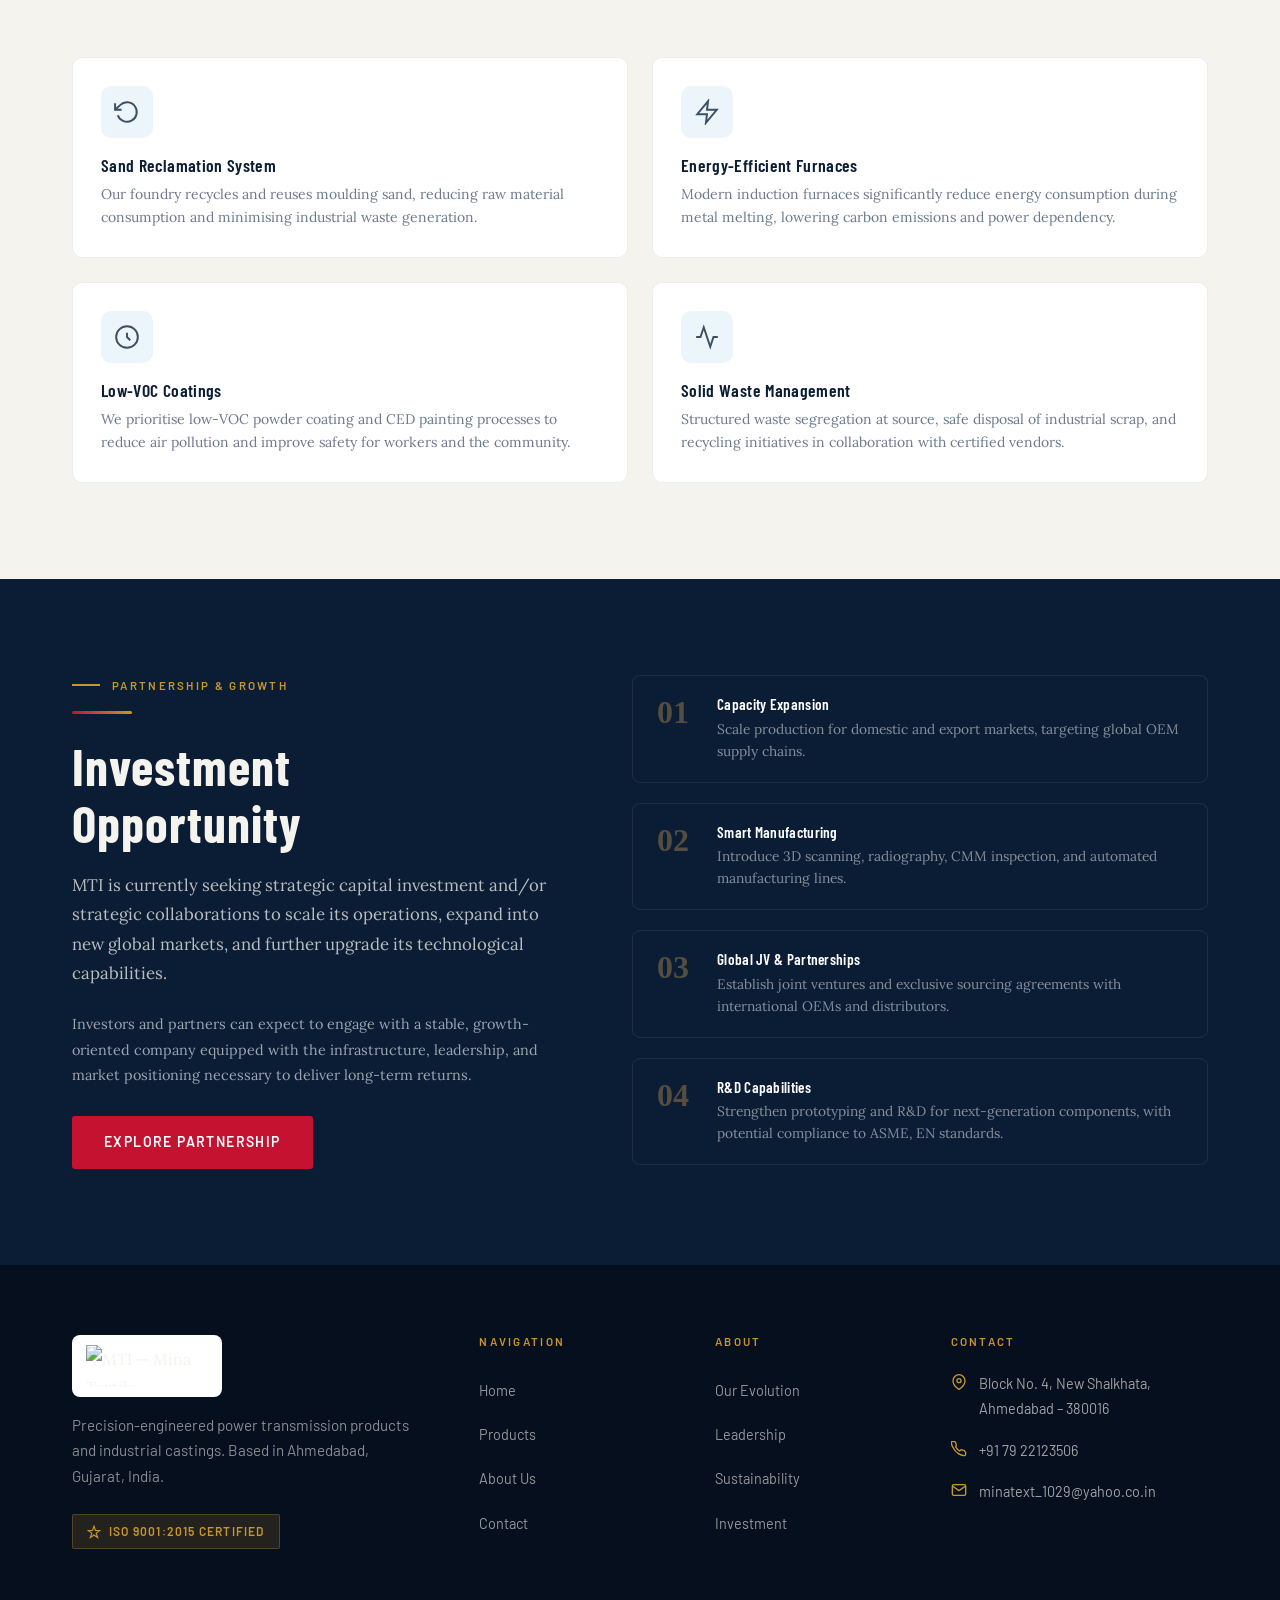
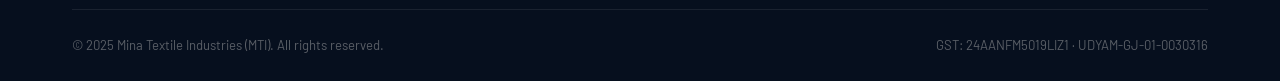
==== commit 657e8202: "Add files via upload" ====
--- a/about.html
+++ b/about.html
@@ -14,8 +14,7 @@
   <nav class="navbar">
     <div class="navbar__inner">
       <a href="index.html" class="navbar__logo">
-        <span class="logo-main">MTI</span>
-        <span class="logo-sub">Mina Textile Industries</span>
+        <img src="images/mina-logo-compact.png" alt="MTI — Mina Textile Industries" class="navbar__logo-img" width="702" height="212" />
       </a>
       <ul class="navbar__nav">
         <li><a href="index.html">Home</a></li>
@@ -396,8 +395,7 @@
     <div class="container">
       <div class="footer__grid">
         <div class="footer__brand">
-          <span class="logo-main">MTI</span>
-          <span class="logo-sub">Mina Textile Industries</span>
+          <img src="images/mina-logo-full.png" alt="MTI — Mina Textile Industries — Iron and Brass Founders" class="footer__brand-img" width="707" height="244" />
           <p>Precision-engineered power transmission products and industrial castings. Based in Ahmedabad, Gujarat, India.</p>
           <div class="iso-badge">
             <svg width="14" height="14" viewBox="0 0 24 24" fill="none" stroke="currentColor" stroke-width="2"><path d="M12 2l2.4 7.4H22l-6.2 4.5 2.4 7.4L12 17l-6.2 4.3 2.4-7.4L2 9.4h7.6z"/></svg>
--- a/css/styles.css
+++ b/css/styles.css
@@ -1,21 +1,26 @@
 /* ===========================
    MTI — Global Styles
    =========================== */
-@import url('https://fonts.googleapis.com/css2?family=Cormorant+Garamond:ital,wght@0,400;0,500;0,600;0,700;1,400;1,600&family=DM+Sans:wght@300;400;500;600&display=swap');
+@import url('https://fonts.googleapis.com/css2?family=Barlow+Condensed:wght@400;500;600;700;800&family=Lora:ital,wght@0,400;0,500;0,600;1,400&family=Barlow:wght@300;400;500&display=swap');
 
 :root {
-  --navy:     #052A47;
-  --navy-mid: #0A3F6E;
-  --steel:    #49A0C0;
-  --amber:    #FFBD59;
-  --white:    #FEFFFF;
-  --gray-dk:  #3D3D3D;
-  --gray-md:  #7A8A96;
-  --gray-lt:  #EEF3F7;
-  --shadow:   0 4px 24px rgba(5,42,71,.12);
-  --shadow-lg:0 12px 48px rgba(5,42,71,.18);
-  --radius:   6px;
-  --transition: .28s cubic-bezier(.4,0,.2,1);
+  --navy:     #0B1D35;
+  --navy-mid: #14284A;
+  --red:      #C41230;
+  --gold:     #C9962A;
+  --cream:    #F5F3EE;
+  --white:    #FFFFFF;
+  --gray-dk:  #3D4F63;
+  --gray-md:  #6B7A8D;
+  --gray-lt:  #E8E5DF;
+  --dark:     #060F1E;
+  --shadow:   0 4px 24px rgba(11,29,53,.12);
+  --shadow-lg:0 20px 50px rgba(11,29,53,.18);
+  --radius:   3px;
+  --transition: .35s cubic-bezier(.4,0,.2,1);
+  --font-display: 'Barlow Condensed', sans-serif;
+  --font-body: 'Lora', serif;
+  --font-ui: 'Barlow', sans-serif;
 }
 
 *,*::before,*::after { box-sizing: border-box; margin: 0; padding: 0; }
@@ -23,26 +28,28 @@
 html { scroll-behavior: smooth; font-size: 16px; }
 
 body {
-  font-family: 'DM Sans', sans-serif;
+  font-family: var(--font-body);
   color: var(--gray-dk);
-  background: var(--white);
-  line-height: 1.7;
+  background: var(--cream);
+  line-height: 1.75;
   -webkit-font-smoothing: antialiased;
 }
 
 /* ——— TYPOGRAPHY ——— */
 h1,h2,h3,h4,h5 {
-  font-family: 'Cormorant Garamond', serif;
+  font-family: var(--font-display);
   color: var(--navy);
-  line-height: 1.2;
-}
-
-h1 { font-size: clamp(2.4rem, 5vw, 4rem); font-weight: 700; }
-h2 { font-size: clamp(1.8rem, 3.5vw, 2.8rem); font-weight: 600; }
-h3 { font-size: clamp(1.2rem, 2.5vw, 1.6rem); font-weight: 600; }
+  line-height: 1.1;
+  font-weight: 700;
+  letter-spacing: .02em;
+}
+
+h1 { font-size: clamp(2.8rem, 6vw, 5.5rem); }
+h2 { font-size: clamp(2rem, 4vw, 3.2rem); }
+h3 { font-size: clamp(1.2rem, 2vw, 1.6rem); font-weight: 600; }
 h4 { font-size: 1.1rem; font-weight: 600; }
 
-p { font-size: .975rem; color: var(--gray-dk); }
+p { font-size: 1.05rem; color: var(--gray-dk); line-height: 1.75; }
 
 a { text-decoration: none; color: inherit; }
 
@@ -52,25 +59,37 @@
 
 /* ——— UTILITY ——— */
 .section { padding: 96px 0; }
-.section--dark { background: var(--navy); color: var(--white); }
-.section--dark h2, .section--dark h3 { color: var(--white); }
-.section--gray { background: var(--gray-lt); }
+.section--dark { background: var(--navy); color: var(--cream); }
+.section--dark h2, .section--dark h3 { color: var(--cream); }
+.section--dark p { color: rgba(245,243,238,.75); }
+.section--gray { background: var(--cream); }
 
 .section-label {
-  font-family: 'DM Sans', sans-serif;
+  font-family: var(--font-ui);
   font-size: .72rem;
   font-weight: 600;
-  letter-spacing: .18em;
-  text-transform: uppercase;
-  color: var(--steel);
-  margin-bottom: .75rem;
-  display: block;
-}
-.section--dark .section-label { color: var(--amber); }
+  letter-spacing: .2em;
+  text-transform: uppercase;
+  color: var(--red);
+  margin-bottom: 1rem;
+  display: flex;
+  align-items: center;
+  gap: .75rem;
+}
+.section-label::before {
+  content: '';
+  display: inline-block;
+  width: 28px;
+  height: 2px;
+  background: var(--red);
+  flex-shrink: 0;
+}
+.section--dark .section-label { color: var(--gold); }
+.section--dark .section-label::before { background: var(--gold); }
 
 .amber-bar {
-  width: 48px; height: 3px;
-  background: var(--amber);
+  width: 60px; height: 3px;
+  background: linear-gradient(90deg, var(--red), var(--gold));
   margin-bottom: 1.5rem;
   border-radius: 2px;
 }
@@ -78,44 +97,57 @@
 .btn {
   display: inline-flex;
   align-items: center;
-  gap: .5rem;
-  padding: .8rem 1.8rem;
+  gap: .6rem;
+  padding: 14px 32px;
   border-radius: var(--radius);
-  font-family: 'DM Sans', sans-serif;
+  font-family: var(--font-ui);
   font-size: .875rem;
-  font-weight: 500;
+  font-weight: 600;
   cursor: pointer;
   border: none;
   transition: var(--transition);
-  letter-spacing: .04em;
+  letter-spacing: .1em;
+  text-transform: uppercase;
 }
 
 .btn-primary {
-  background: var(--amber);
-  color: var(--navy);
-}
-.btn-primary:hover { background: #f5ad3e; transform: translateY(-2px); box-shadow: 0 6px 20px rgba(255,189,89,.35); }
+  background: var(--red);
+  color: var(--white);
+}
+.btn-primary:hover { 
+  background: #A50F27; 
+  transform: translateY(-2px); 
+  box-shadow: 0 12px 28px rgba(196,18,48,.35); 
+}
 
 .btn-outline {
-  border: 1.5px solid var(--white);
-  color: var(--white);
+  border: 2px solid rgba(245,243,238,.5);
+  color: var(--cream);
   background: transparent;
 }
-.btn-outline:hover { background: rgba(255,255,255,.1); transform: translateY(-2px); }
+.btn-outline:hover { 
+  background: rgba(245,243,238,.1); 
+  border-color: var(--cream);
+  transform: translateY(-2px); 
+}
 
 .btn-navy {
   background: var(--navy);
   color: var(--white);
 }
-.btn-navy:hover { background: var(--navy-mid); transform: translateY(-2px); box-shadow: var(--shadow); }
+.btn-navy:hover { 
+  background: var(--navy-mid); 
+  transform: translateY(-2px); 
+  box-shadow: var(--shadow); 
+}
 
 /* ——— NAVBAR ——— */
 .navbar {
   position: fixed; top: 0; left: 0; right: 0; z-index: 1000;
-  background: rgba(5,42,71,.97);
+  background: rgba(6,15,30,.95);
   backdrop-filter: blur(12px);
   -webkit-backdrop-filter: blur(12px);
-  border-bottom: 1px solid rgba(73,160,192,.15);
+  border-bottom: 1px solid rgba(255,255,255,.08);
   transition: var(--transition);
 }
 
@@ -130,44 +162,60 @@
 }
 
 .navbar__logo {
-  display: flex; flex-direction: column;
-  line-height: 1.1;
+  display: flex; align-items: center;
+  line-height: 1;
 }
 .navbar__logo .logo-main {
-  font-family: 'Cormorant Garamond', serif;
+  font-family: var(--font-display);
   font-size: 1.5rem;
-  font-weight: 700;
+  font-weight: 800;
   color: var(--white);
-  letter-spacing: .03em;
+  letter-spacing: .05em;
 }
 .navbar__logo .logo-sub {
-  font-size: .62rem;
+  font-family: var(--font-ui);
+  font-size: .6rem;
   font-weight: 500;
-  letter-spacing: .18em;
-  text-transform: uppercase;
-  color: var(--amber);
-}
+  letter-spacing: .2em;
+  text-transform: uppercase;
+  color: var(--gold);
+  margin-top: 2px;
+}
+
+.navbar__logo-img {
+  display: block;
+  height: 42px;
+  width: auto;
+  max-width: none;
+  background: var(--white);
+  border-radius: 6px;
+  padding: 6px 10px;
+  transition: var(--transition);
+}
+.navbar__logo:hover .navbar__logo-img { transform: translateY(-1px); }
 
 .navbar__nav {
   display: flex;
-  gap: 2rem;
+  gap: 2.5rem;
   list-style: none;
 }
 
 .navbar__nav a {
-  font-size: .875rem;
+  font-family: var(--font-ui);
+  font-size: .82rem;
   font-weight: 500;
-  color: rgba(255,255,255,.8);
-  letter-spacing: .04em;
+  color: rgba(255,255,255,.75);
+  letter-spacing: .1em;
+  text-transform: uppercase;
   padding: .25rem 0;
   position: relative;
   transition: var(--transition);
 }
 .navbar__nav a::after {
   content: '';
-  position: absolute; bottom: -2px; left: 0; right: 0;
-  height: 1.5px;
-  background: var(--amber);
+  position: absolute; bottom: -4px; left: 0; right: 0;
+  height: 1px;
+  background: var(--red);
   transform: scaleX(0);
   transform-origin: left;
   transition: transform var(--transition);
@@ -193,70 +241,93 @@
 
 /* ——— FOOTER ——— */
 .footer {
-  background: #021B2E;
-  color: rgba(255,255,255,.7);
-  padding: 64px 0 0;
+  background: var(--dark);
+  color: var(--cream);
+  padding: 70px 0 0;
 }
 
 .footer__grid {
   display: grid;
   grid-template-columns: 2fr 1fr 1fr 1.5fr;
-  gap: 3rem;
-  padding-bottom: 48px;
+  gap: 4rem;
+  padding-bottom: 60px;
   border-bottom: 1px solid rgba(255,255,255,.08);
 }
 
 .footer__brand .logo-main {
-  font-family: 'Cormorant Garamond', serif;
-  font-size: 1.6rem; font-weight: 700;
-  color: var(--white);
+  font-family: var(--font-display);
+  font-size: 1.8rem; font-weight: 800;
+  color: var(--white); letter-spacing: .05em;
 }
 .footer__brand .logo-sub {
-  font-size: .62rem; letter-spacing: .2em;
-  text-transform: uppercase; color: var(--amber);
+  font-family: var(--font-ui);
+  font-size: .6rem; letter-spacing: .2em;
+  text-transform: uppercase; color: var(--gold);
   margin-bottom: 1rem; display: block;
 }
-.footer__brand p { font-size: .875rem; line-height: 1.65; color: rgba(255,255,255,.6); }
+
+.footer__brand-img {
+  display: block;
+  height: 62px;
+  width: auto;
+  max-width: 100%;
+  background: var(--white);
+  border-radius: 8px;
+  padding: 10px 14px;
+  margin-bottom: 1rem;
+}
+.footer__brand p { 
+  font-family: var(--font-ui);
+  font-size: .95rem; line-height: 1.7; 
+  color: rgba(245,243,238,.55); 
+  margin-top: 1rem;
+}
 
 .footer__col h5 {
-  font-family: 'DM Sans', sans-serif;
-  font-size: .75rem; font-weight: 600;
-  letter-spacing: .15em; text-transform: uppercase;
-  color: var(--amber); margin-bottom: 1.25rem;
+  font-family: var(--font-ui);
+  font-size: .72rem; font-weight: 600;
+  letter-spacing: .2em; text-transform: uppercase;
+  color: var(--gold); margin-bottom: 1.5rem;
 }
 
 .footer__col ul { list-style: none; }
-.footer__col ul li { margin-bottom: .6rem; }
+.footer__col ul li { margin-bottom: .4rem; }
 .footer__col ul a {
-  font-size: .875rem; color: rgba(255,255,255,.6);
-  transition: var(--transition);
-}
-.footer__col ul a:hover { color: var(--white); padding-left: 4px; }
+  font-family: var(--font-ui);
+  font-size: .9rem; color: rgba(245,243,238,.6);
+  padding: .4rem 0; display: block;
+  transition: var(--transition);
+}
+.footer__col ul a:hover { color: var(--cream); }
 
 .footer__contact-item {
   display: flex; gap: .75rem;
-  margin-bottom: .85rem;
-  font-size: .86rem; color: rgba(255,255,255,.6);
-}
-.footer__contact-item svg { flex-shrink: 0; margin-top: 3px; color: var(--steel); }
+  margin-bottom: 1rem;
+  font-family: var(--font-ui);
+  font-size: .9rem; color: rgba(245,243,238,.65);
+  align-items: flex-start;
+}
+.footer__contact-item svg { flex-shrink: 0; margin-top: 3px; color: var(--gold); }
 
 .footer__bottom {
   display: flex; justify-content: space-between; align-items: center;
-  padding: 1.25rem 0;
-  font-size: .8rem; color: rgba(255,255,255,.4);
+  padding: 1.5rem 0;
+  font-family: var(--font-ui);
+  font-size: .82rem; color: rgba(245,243,238,.35);
   flex-wrap: wrap; gap: .5rem;
 }
 
 .iso-badge {
   display: inline-flex; align-items: center; gap: .5rem;
-  background: rgba(73,160,192,.15);
-  border: 1px solid rgba(73,160,192,.3);
-  border-radius: 4px;
-  padding: .35rem .75rem;
-  font-size: .72rem; font-weight: 600;
-  letter-spacing: .08em; color: var(--steel);
-  text-transform: uppercase;
-  margin-top: 1rem;
+  background: rgba(201,150,42,.15);
+  border: 1px solid rgba(201,150,42,.3);
+  border-radius: 2px;
+  padding: 6px 14px;
+  font-family: var(--font-ui);
+  font-size: .75rem; font-weight: 600;
+  letter-spacing: .1em; color: var(--gold);
+  text-transform: uppercase;
+  margin-top: 1.5rem;
 }
 
 /* ——— FADE-IN ANIMATION ——— */
@@ -283,4 +354,6 @@
   .hamburger { display: flex; }
   .footer__grid { grid-template-columns: 1fr; }
   .footer__bottom { flex-direction: column; text-align: center; }
+  .navbar__logo-img { height: 34px; padding: 5px 8px; }
+  .footer__brand-img { height: 52px; }
 }
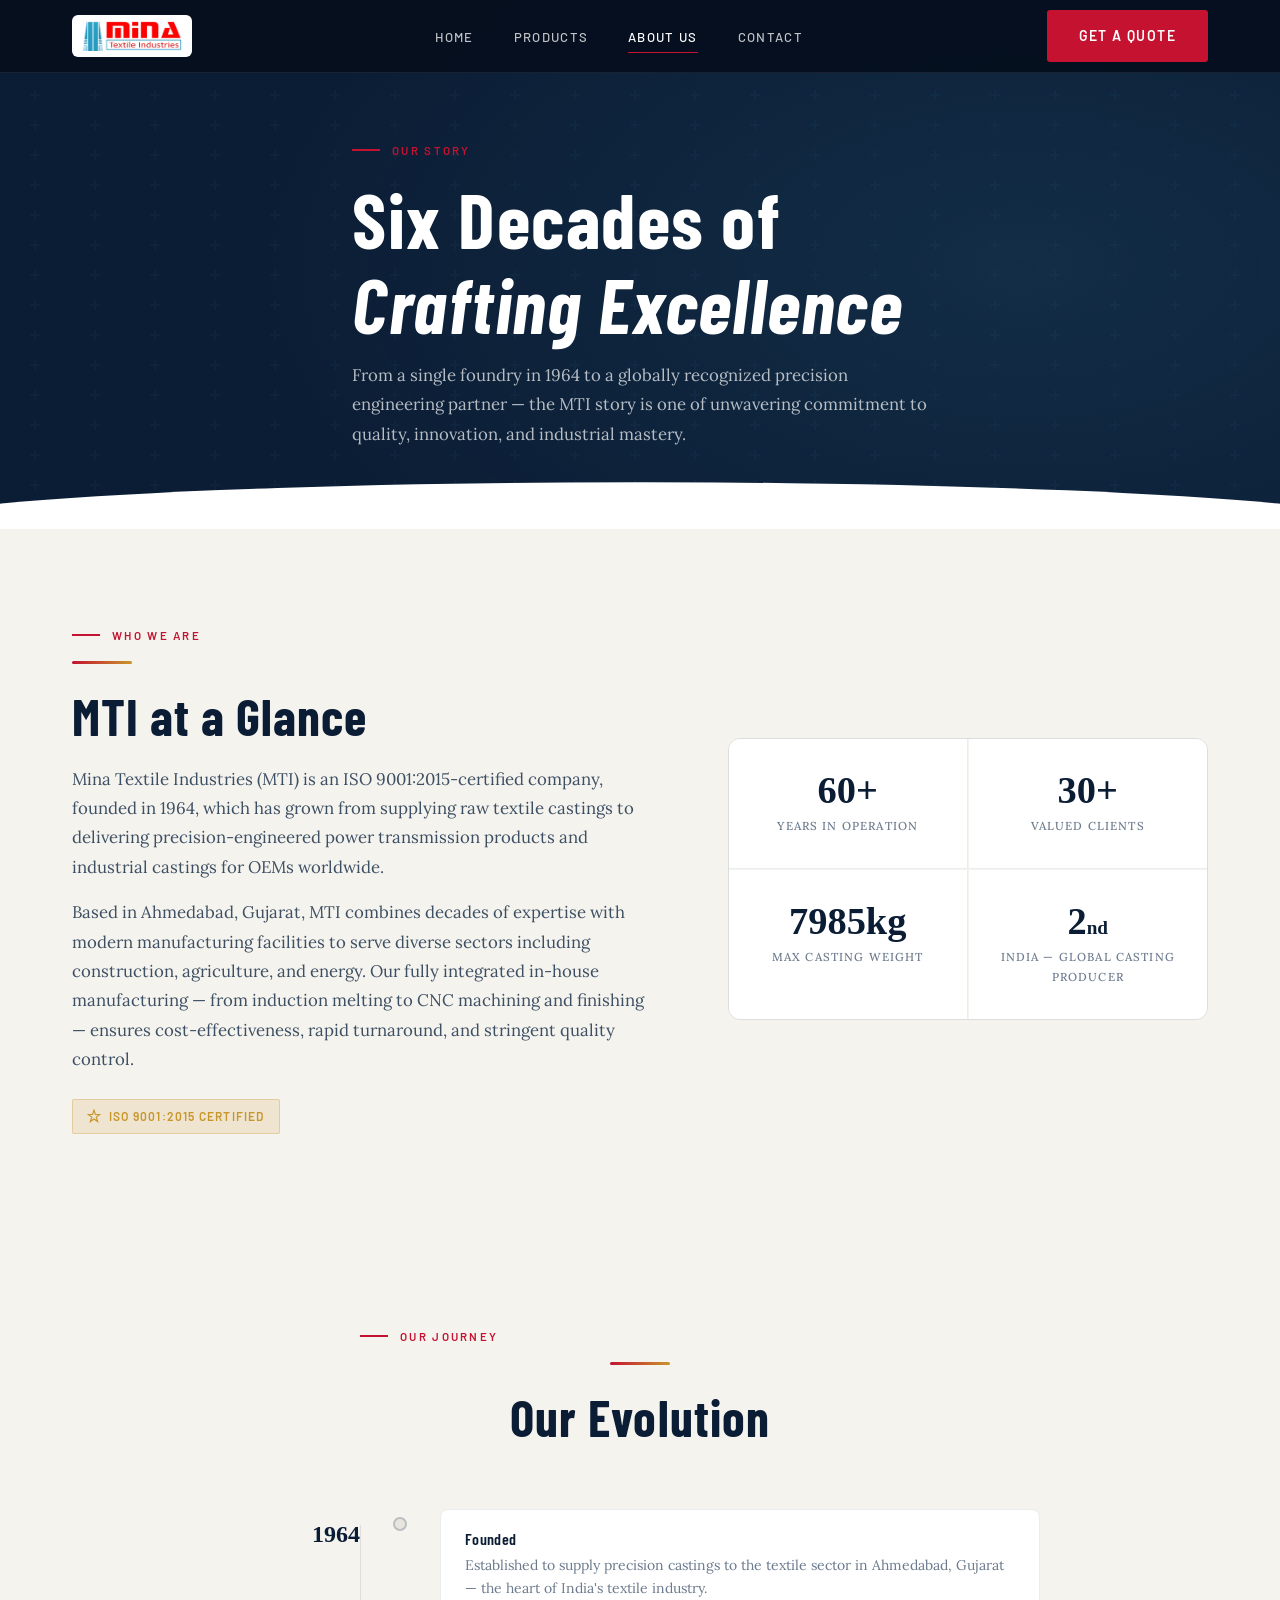
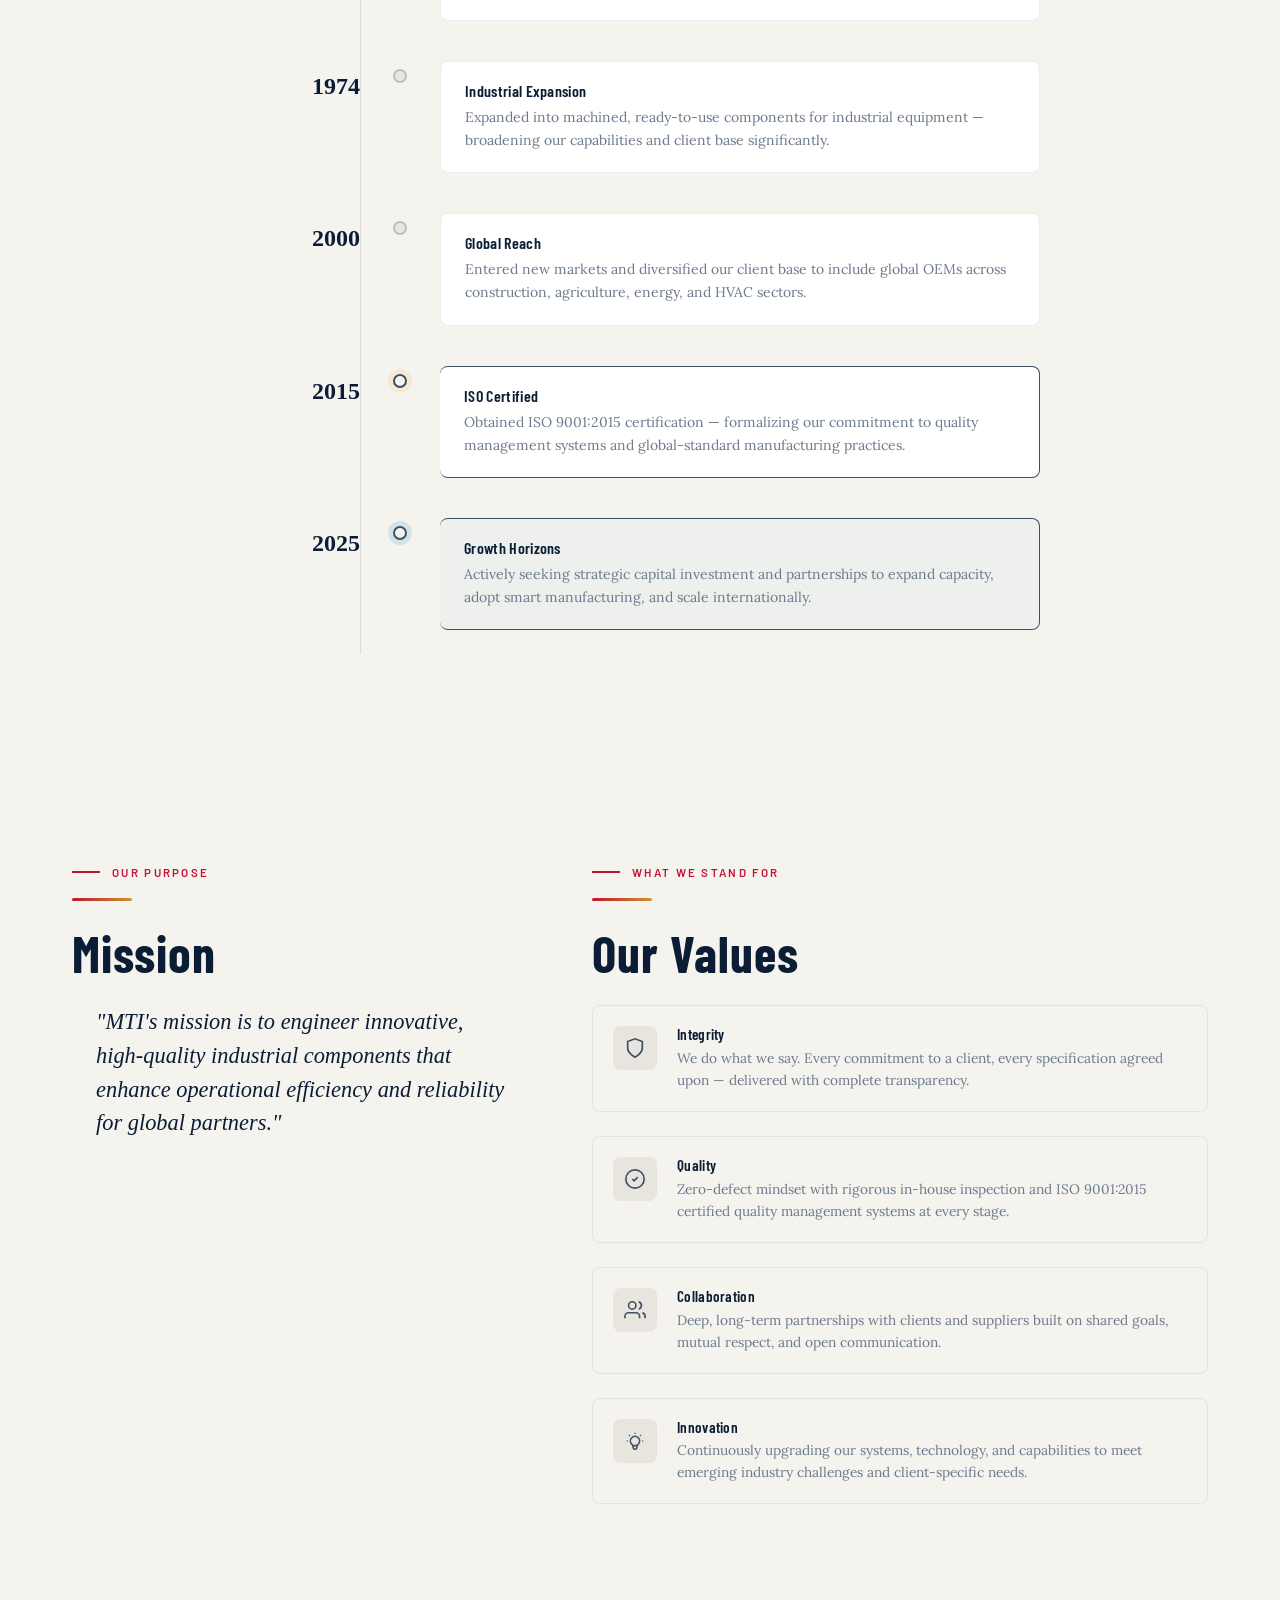
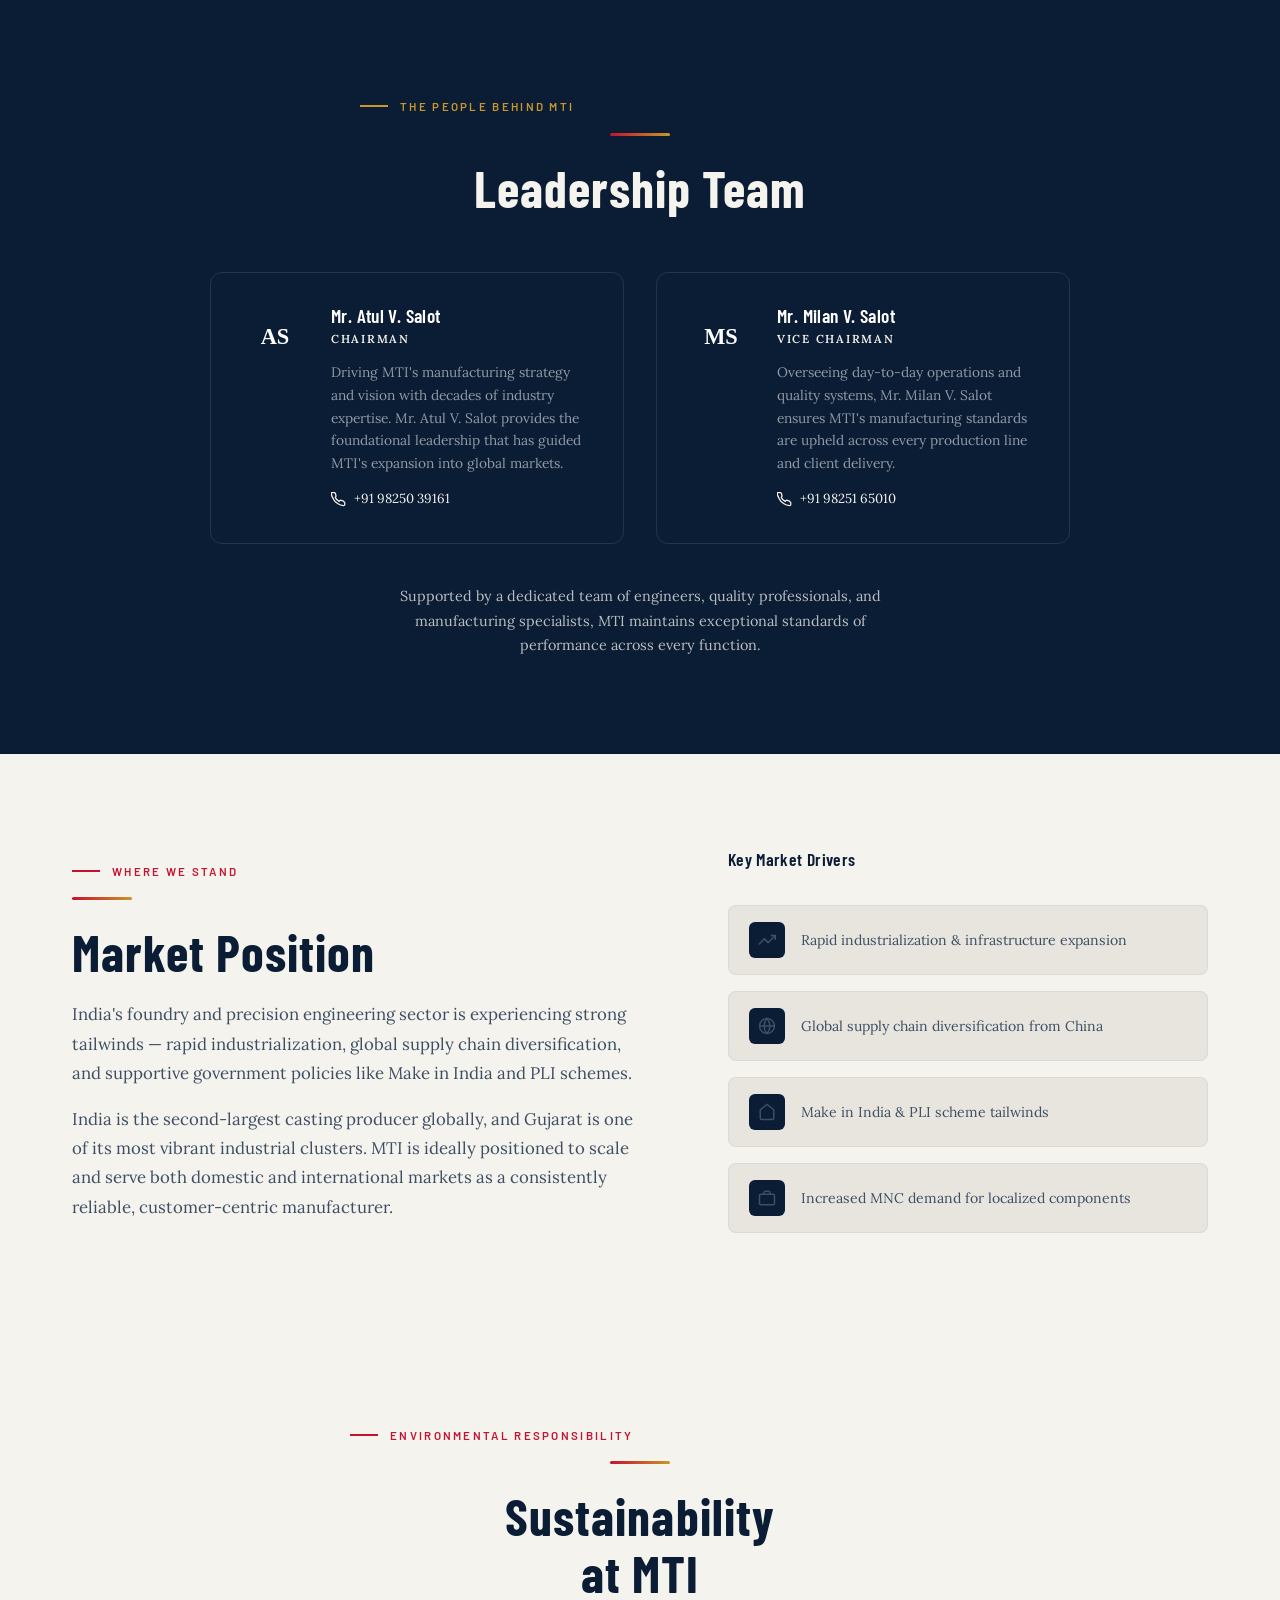
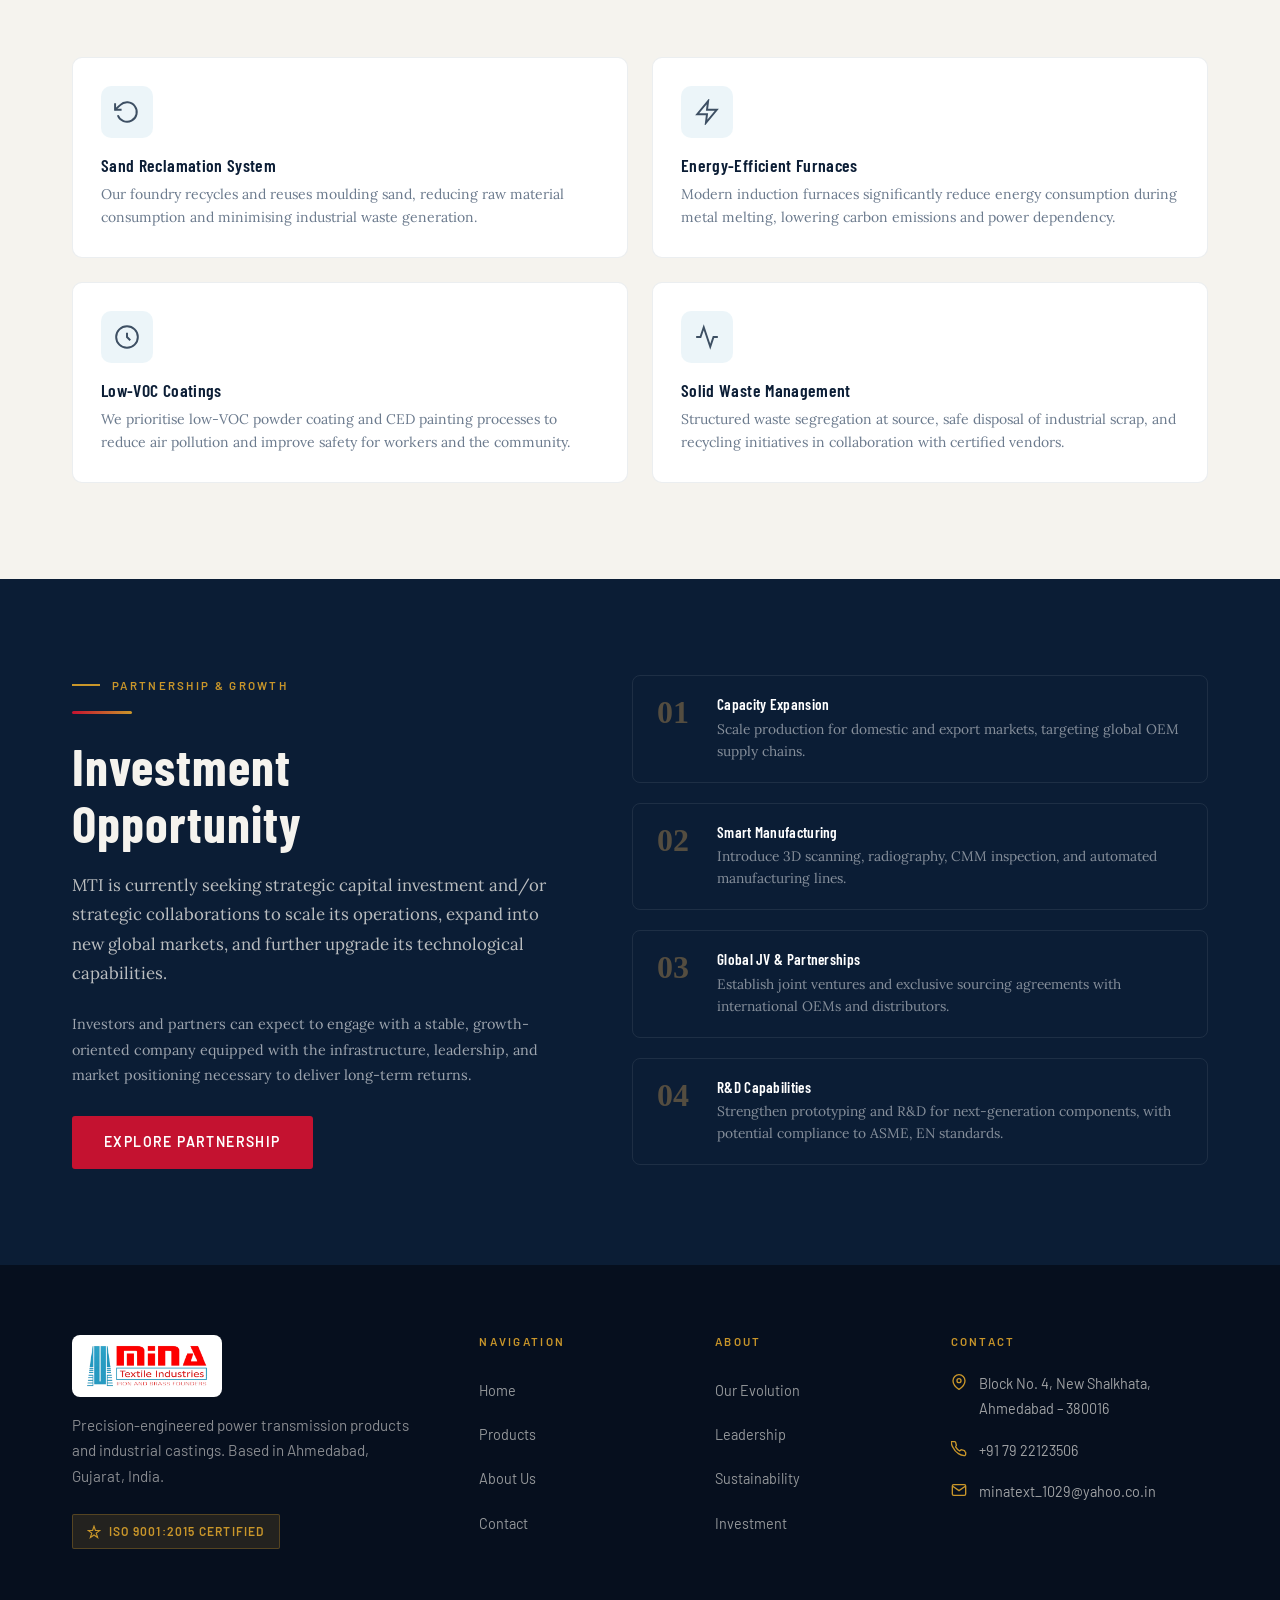
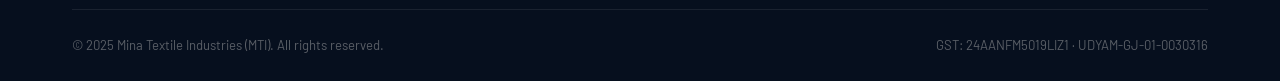
==== commit 3f0f729b: "Add files via upload" ====
--- a/about.html
+++ b/about.html
@@ -14,7 +14,7 @@
   <nav class="navbar">
     <div class="navbar__inner">
       <a href="index.html" class="navbar__logo">
-        <img src="images/mina-logo-compact.png" alt="MTI — Mina Textile Industries" class="navbar__logo-img" width="702" height="212" />
+        <img src="images/mina-logo-compact.png" alt="MTI — Mina Textile Industries" class="navbar__logo-img" width="910" height="274" />
       </a>
       <ul class="navbar__nav">
         <li><a href="index.html">Home</a></li>
@@ -395,7 +395,7 @@
     <div class="container">
       <div class="footer__grid">
         <div class="footer__brand">
-          <img src="images/mina-logo-full.png" alt="MTI — Mina Textile Industries — Iron and Brass Founders" class="footer__brand-img" width="707" height="244" />
+          <img src="images/mina-logo-full.png" alt="MTI — Mina Textile Industries — Iron and Brass Founders" class="footer__brand-img" width="851" height="293" />
           <p>Precision-engineered power transmission products and industrial castings. Based in Ahmedabad, Gujarat, India.</p>
           <div class="iso-badge">
             <svg width="14" height="14" viewBox="0 0 24 24" fill="none" stroke="currentColor" stroke-width="2"><path d="M12 2l2.4 7.4H22l-6.2 4.5 2.4 7.4L12 17l-6.2 4.3 2.4-7.4L2 9.4h7.6z"/></svg>
